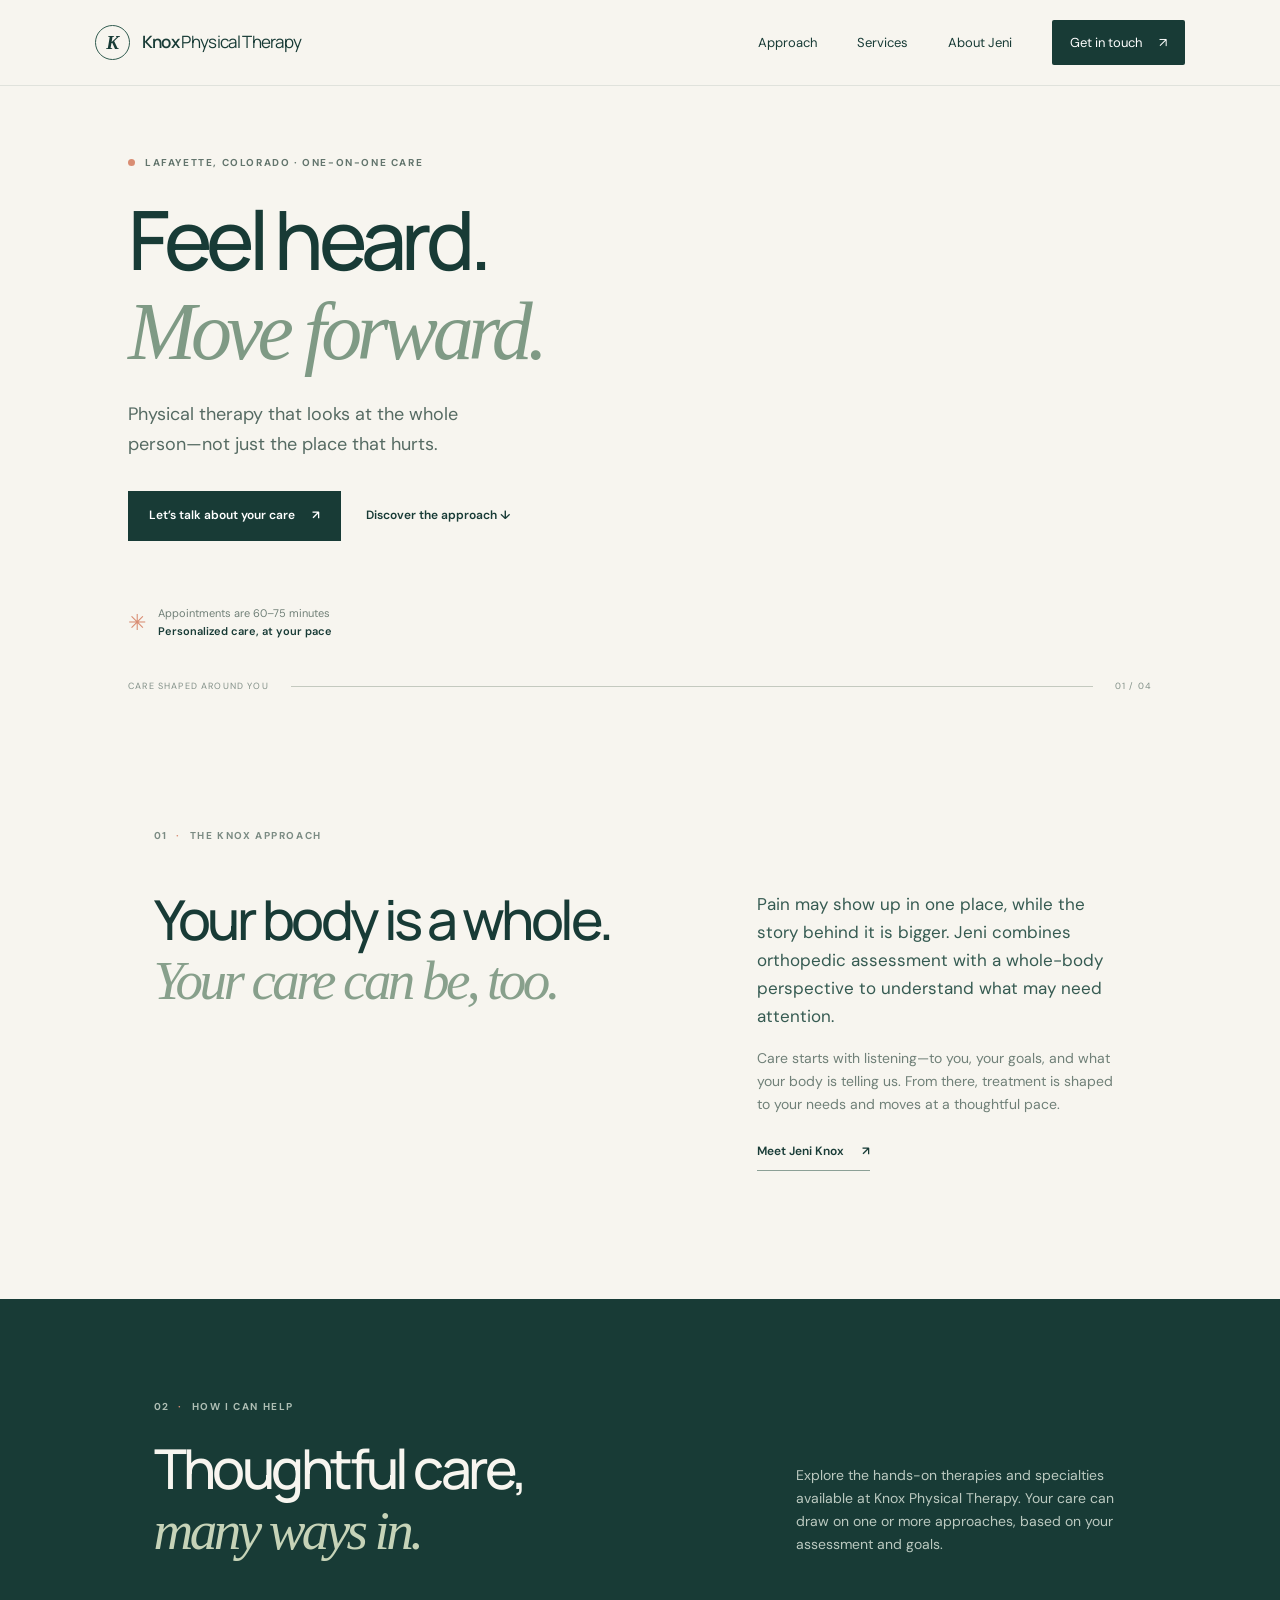
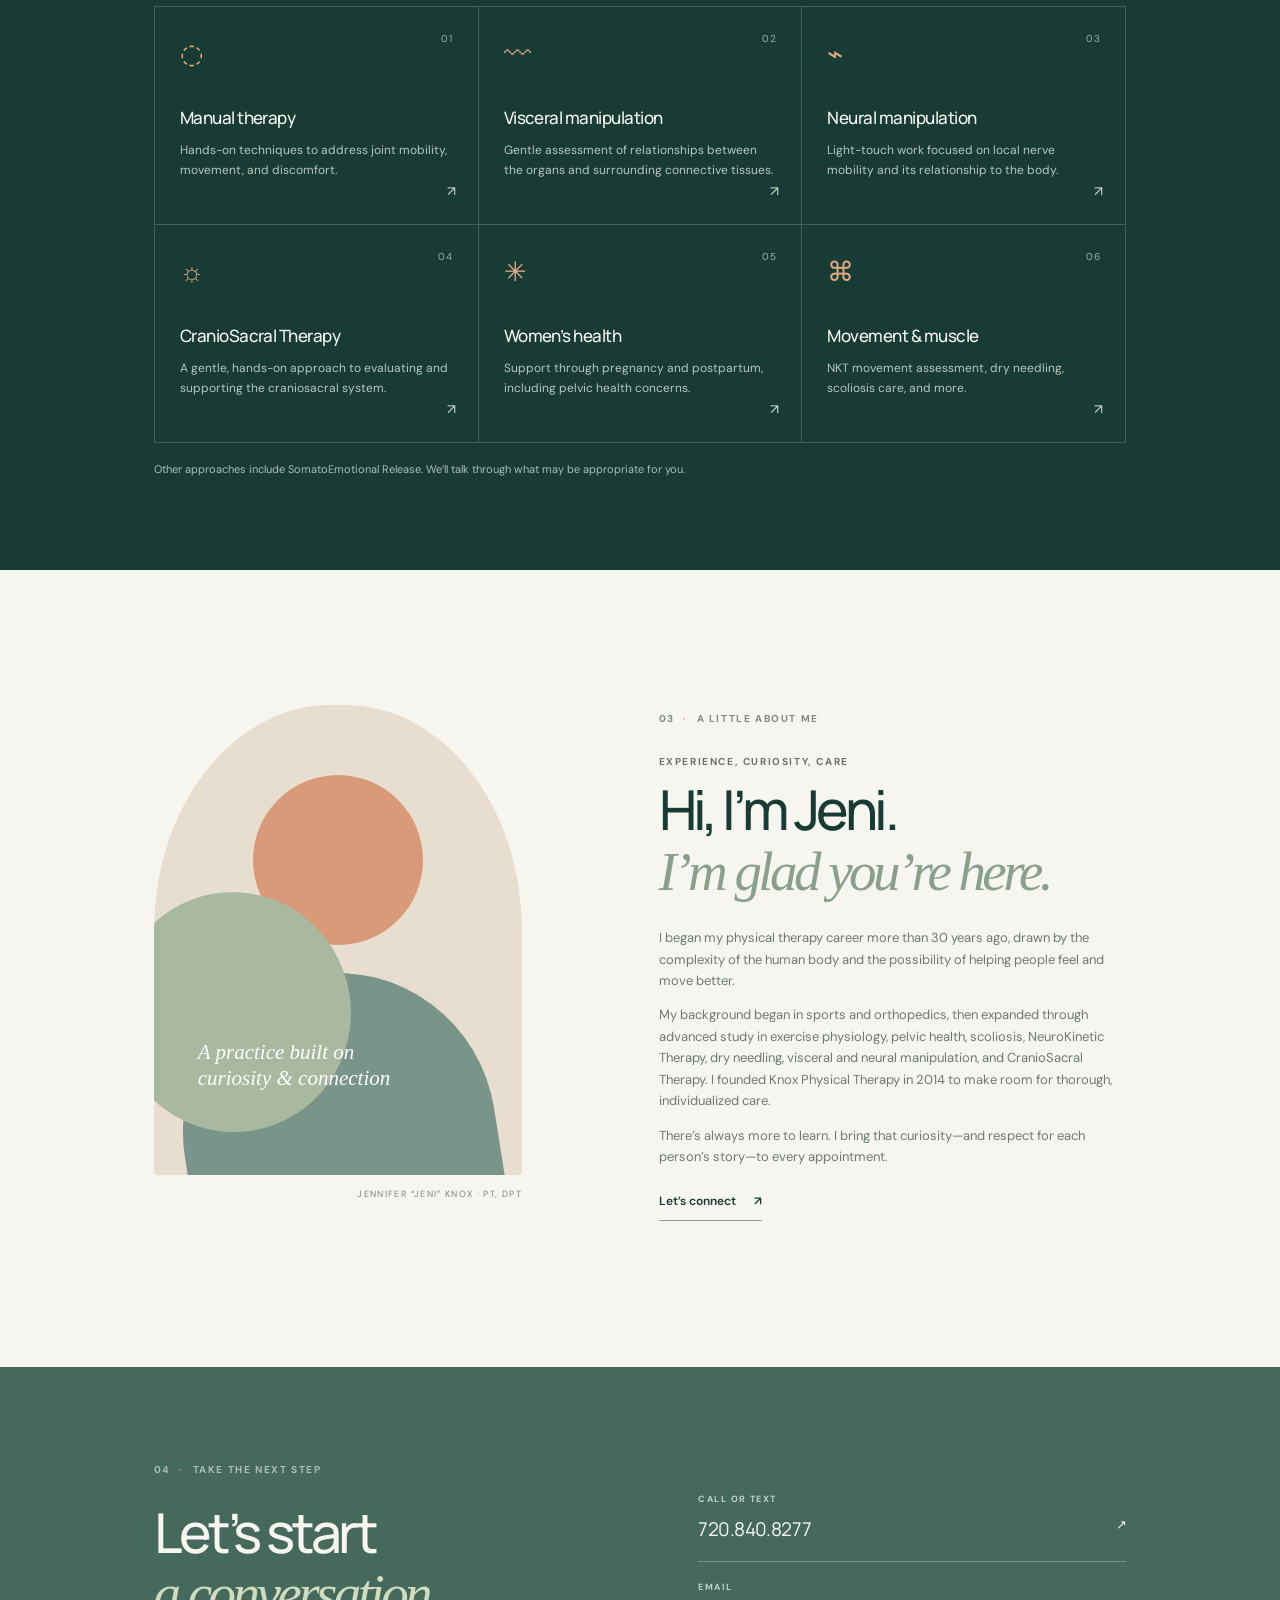
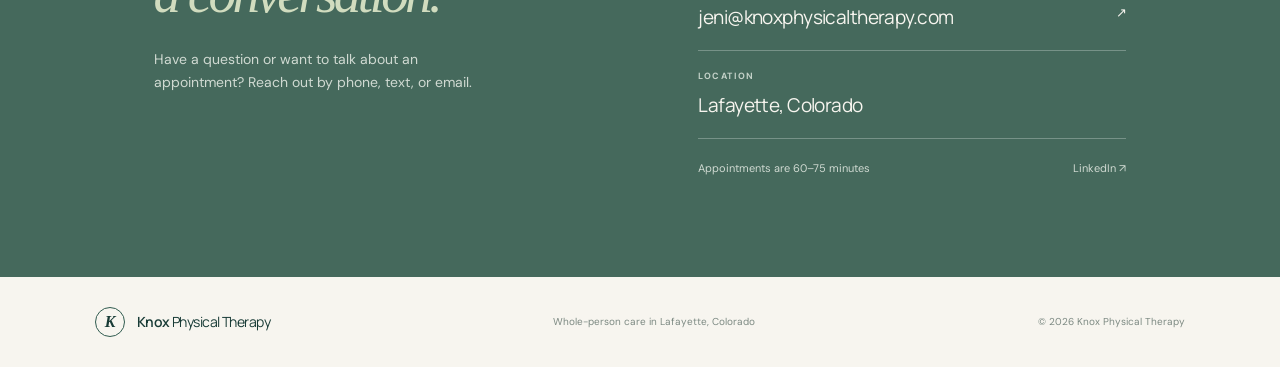
==== index.html @ 0d728d9c "Initial Knox Physical Therapy site" ====
<!doctype html>
<html lang="en">
<head>
  <meta charset="utf-8">
  <meta name="viewport" content="width=device-width, initial-scale=1">
  <meta name="theme-color" content="#f7f5ef">
  <meta name="description" content="Whole-person physical therapy with Jennifer Knox in Lafayette, Colorado. Thoughtful, hands-on care tailored to you.">
  <title>Knox Physical Therapy | Whole-Person Care in Lafayette, CO</title>
  <link rel="preconnect" href="https://fonts.googleapis.com">
  <link rel="preconnect" href="https://fonts.gstatic.com" crossorigin>
  <link href="https://fonts.googleapis.com/css2?family=DM+Sans:wght@400;500;600;700&family=Manrope:wght@400;500;600;700&display=swap" rel="stylesheet">
  <link rel="stylesheet" href="styles.css?v=3">
</head>
<body>
  <a class="skip-link" href="#main">Skip to content</a>
  <header class="site-header">
    <a class="brand" href="#home" aria-label="Knox Physical Therapy home"><span class="brand-mark">K</span><span>Knox <b>Physical Therapy</b></span></a>
    <button class="menu-toggle" aria-expanded="false" aria-controls="site-nav">Menu</button>
    <nav id="site-nav" aria-label="Main navigation"><a href="#approach">Approach</a><a href="#services">Services</a><a href="#about">About Jeni</a><a class="nav-cta" href="#contact">Get in touch <span>↗</span></a></nav>
  </header>
  <main id="main">
    <section class="hero" id="home">
      <div class="hero-copy">
        <p class="eyebrow"><span></span> Lafayette, Colorado · One-on-one care</p>
        <h1>Feel heard.<br><em>Move forward.</em></h1>
        <p class="hero-intro">Physical therapy that looks at the whole person—not just the place that hurts.</p>
        <div class="hero-actions"><a class="button button-dark" href="#contact">Let’s talk about your care <span>↗</span></a><a class="text-link" href="#approach">Discover the approach <span>↓</span></a></div>
        <div class="hero-note"><span class="note-icon">✳</span><span>Appointments are 60–75 minutes<br><b>Personalized care, at your pace</b></span></div>
      </div>
      <div class="hero-art" aria-label="Illustration of Boulder’s Flatirons rising above a foothills landscape" role="img">
        <img class="flatirons-art" src="flatirons.svg" width="1200" height="760" alt="" aria-hidden="true">
        <div class="art-caption">Boulder, Colorado <span>·</span> Flatirons</div>
      </div>
      <div class="hero-bottom"><span>Care shaped around you</span><span class="scroll-line"></span><span>01 / 04</span></div>
    </section>
    <section class="intro section-pad" id="approach">
      <div class="section-label">01 <span>·</span> THE KNOX APPROACH</div>
      <div class="intro-content"><h2>Your body is a whole.<br><em>Your care can be, too.</em></h2><div><p class="lead">Pain may show up in one place, while the story behind it is bigger. Jeni combines orthopedic assessment with a whole-body perspective to understand what may need attention.</p><p>Care starts with listening—to you, your goals, and what your body is telling us. From there, treatment is shaped to your needs and moves at a thoughtful pace.</p><a class="text-link underlined" href="#about">Meet Jeni Knox <span>↗</span></a></div></div>
    </section>
    <section class="services section-pad" id="services">
      <div class="services-heading"><div><div class="section-label light">02 <span>·</span> HOW I CAN HELP</div><h2>Thoughtful care,<br><em>many ways in.</em></h2></div><p>Explore the hands-on therapies and specialties available at Knox Physical Therapy. Your care can draw on one or more approaches, based on your assessment and goals.</p></div>
      <div class="service-grid">
        <article class="service-card"><span class="service-number">01</span><span class="service-icon">◌</span><h3>Manual therapy</h3><p>Hands-on techniques to address joint mobility, movement, and discomfort.</p><span class="card-arrow">↗</span></article>
        <article class="service-card"><span class="service-number">02</span><span class="service-icon">〰</span><h3>Visceral manipulation</h3><p>Gentle assessment of relationships between the organs and surrounding connective tissues.</p><span class="card-arrow">↗</span></article>
        <article class="service-card"><span class="service-number">03</span><span class="service-icon">⌁</span><h3>Neural manipulation</h3><p>Light-touch work focused on local nerve mobility and its relationship to the body.</p><span class="card-arrow">↗</span></article>
        <article class="service-card"><span class="service-number">04</span><span class="service-icon">☼</span><h3>CranioSacral Therapy</h3><p>A gentle, hands-on approach to evaluating and supporting the craniosacral system.</p><span class="card-arrow">↗</span></article>
        <article class="service-card"><span class="service-number">05</span><span class="service-icon">✳</span><h3>Women’s health</h3><p>Support through pregnancy and postpartum, including pelvic health concerns.</p><span class="card-arrow">↗</span></article>
        <article class="service-card"><span class="service-number">06</span><span class="service-icon">⌘</span><h3>Movement &amp; muscle</h3><p>NKT movement assessment, dry needling, scoliosis care, and more.</p><span class="card-arrow">↗</span></article>
      </div>
      <p class="services-footnote">Other approaches include SomatoEmotional Release. We’ll talk through what may be appropriate for you.</p>
    </section>
    <section class="about section-pad" id="about">
      <div class="about-visual"><div class="portrait-placeholder"><span class="portrait-sun"></span><span class="portrait-shape"></span><span class="portrait-caption">A practice built on<br>curiosity &amp; connection</span></div><span class="visual-label">JENNIFER “JENI” KNOX · PT, DPT</span></div>
      <div class="about-copy"><div class="section-label">03 <span>·</span> A LITTLE ABOUT ME</div><p class="eyebrow">Experience, curiosity, care</p><h2>Hi, I’m Jeni.<br><em>I’m glad you’re here.</em></h2><p class="lead">I began my physical therapy career more than 30 years ago, drawn by the complexity of the human body and the possibility of helping people feel and move better.</p><p>My background began in sports and orthopedics, then expanded through advanced study in exercise physiology, pelvic health, scoliosis, NeuroKinetic Therapy, dry needling, visceral and neural manipulation, and CranioSacral Therapy. I founded Knox Physical Therapy in 2014 to make room for thorough, individualized care.</p><p>There’s always more to learn. I bring that curiosity—and respect for each person’s story—to every appointment.</p><a class="text-link underlined" href="#contact">Let’s connect <span>↗</span></a></div>
    </section>
    <section class="contact section-pad" id="contact">
      <div class="contact-heading"><div class="section-label light">04 <span>·</span> TAKE THE NEXT STEP</div><h2>Let’s start<br><em>a conversation.</em></h2><p>Have a question or want to talk about an appointment? Reach out by phone, text, or email.</p></div>
      <div class="contact-details"><a class="contact-item" href="tel:+17208408277"><span class="contact-label">CALL OR TEXT</span><span class="contact-value">720.840.8277 <b>↗</b></span></a><a class="contact-item" href="mailto:jeni@knoxphysicaltherapy.com"><span class="contact-label">EMAIL</span><span class="contact-value">jeni@knoxphysicaltherapy.com <b>↗</b></span></a><div class="contact-item"><span class="contact-label">LOCATION</span><span class="contact-value">Lafayette, Colorado</span></div><div class="contact-meta"><span>Appointments are 60–75 minutes</span><a href="https://www.linkedin.com" target="_blank" rel="noreferrer">LinkedIn ↗</a></div></div>
    </section>
  </main>
  <footer class="site-footer"><a class="brand" href="#home"><span class="brand-mark">K</span><span>Knox <b>Physical Therapy</b></span></a><span>Whole-person care in Lafayette, Colorado</span><span>© <span id="year">2026</span> Knox Physical Therapy</span></footer>
  <script src="script.js"></script>
</body>
</html>
---- styles.css ----
:root{--paper:#f7f5ef;--ink:#183b36;--green:#315c50;--sage:#c8d7c7;--coral:#d98d73;--gold:#e7bc79;--cream:#ece9dd;--sans:'DM Sans',sans-serif;--display:'Manrope',sans-serif}*{box-sizing:border-box}html{scroll-behavior:smooth}body{margin:0;background:var(--paper);color:var(--ink);font-family:var(--sans);font-size:16px;line-height:1.65}a{color:inherit;text-decoration:none}.skip-link{position:absolute;left:-9999px;top:0}.skip-link:focus{left:1rem;top:1rem;background:#fff;padding:.7rem;z-index:9}.site-header{height:86px;padding:0 7.4%;display:flex;align-items:center;justify-content:space-between;border-bottom:1px solid #183b361a}.brand{display:flex;align-items:center;gap:12px;font-family:var(--display);font-size:17px;font-weight:600;letter-spacing:-.04em}.brand b{font-weight:400}.brand-mark{width:35px;height:35px;border:1px solid var(--green);border-radius:50%;display:grid;place-items:center;font-family:Georgia,serif;font-size:19px;font-style:italic}.site-header nav{display:flex;align-items:center;gap:40px;font-size:13px}.site-header nav a{transition:opacity .2s}.site-header nav a:hover{opacity:.65}.nav-cta{background:var(--ink);color:white;padding:12px 18px;border-radius:2px}.nav-cta span{padding-left:14px}.menu-toggle{display:none}.hero{min-height:630px;position:relative;display:grid;grid-template-columns:1fr 1fr;padding:68px 10% 75px;overflow:hidden}.hero-copy{align-self:center;position:relative;z-index:2}.eyebrow,.section-label,.contact-label{font-size:10px;letter-spacing:.16em;text-transform:uppercase;font-weight:700}.eyebrow{display:flex;align-items:center;gap:10px;color:#63756d}.eyebrow span{width:7px;height:7px;border-radius:50%;background:var(--coral)}h1,h2,h3,p{margin-top:0}h1,h2{font-family:var(--display);font-weight:500;letter-spacing:-.065em;line-height:1.08}h1{font-size:clamp(54px,6.4vw,88px);margin:24px 0}h1 em,h2 em{font-family:Georgia,serif;font-weight:400;color:#7f9a85} .hero-intro{font-size:18px;max-width:390px;color:#566b63}.hero-actions{display:flex;align-items:center;gap:25px;margin-top:32px}.button{padding:15px 21px;font-size:12px;font-weight:600}.button-dark{background:var(--ink);color:#fff}.button span{margin-left:14px}.text-link{font-size:12px;font-weight:600}.hero-note{display:flex;gap:12px;align-items:center;margin-top:64px;font-size:11px;line-height:1.6;color:#718078}.hero-note b{color:var(--ink);font-weight:600}.note-icon{font-size:22px;color:var(--coral)}.hero-art{position:relative;min-height:460px;overflow:hidden;background:#e7ede4;border-radius:48% 48% 2px 2px;margin:0 0 0 8%;align-self:center}.sun{width:175px;height:175px;background:#e9bd7c;border-radius:50%;position:absolute;top:54px;left:calc(50% - 88px)}.orbit{position:absolute;border:1px solid #56766a55;border-radius:50%;width:350px;height:350px;left:calc(50% - 175px);top:-32px}.orbit-two{width:425px;height:425px;left:calc(50% - 212px);top:-70px}.hill{position:absolute;bottom:-15%;width:130%;height:56%;left:-12%;border-radius:50% 50% 0 0}.hill-back{background:#a9bfa7;transform:rotate(-12deg);bottom:-5%;left:-22%}.hill-front{background:#527568;transform:rotate(10deg);bottom:-27%;left:-5%}.art-caption{position:absolute;right:10%;bottom:17%;color:#fff;font:italic 18px/1.25 Georgia,serif;z-index:2}.art-spark{position:absolute;z-index:2;color:var(--ink);font-size:20px}.spark-one{top:21%;right:17%}.spark-two{top:38%;left:17%;color:#fff}.hero-bottom{position:absolute;bottom:22px;left:10%;right:10%;display:flex;justify-content:space-between;align-items:center;color:#829088;font-size:9px;letter-spacing:.13em;text-transform:uppercase}.scroll-line{height:1px;background:#c4c9bf;flex:1;margin:0 22px}.section-pad{padding:110px 12%}.section-label{color:#7b8b83}.section-label span{color:var(--coral);padding:0 5px}.intro{padding-top:112px;padding-bottom:128px}.intro-content{display:grid;grid-template-columns:1fr .76fr;gap:12%;margin-top:45px}.intro h2,.services h2,.about h2,.contact h2{font-size:clamp(40px,4.3vw,58px);margin:0}.intro h2 em,.about h2 em{color:#88a08c}.lead{font-size:17px;line-height:1.65;color:#365b52}.intro-content p:not(.lead){color:#708078;font-size:14px}.underlined{display:inline-block;border-bottom:1px solid #8ca096;padding:0 0 8px;margin-top:12px}.underlined span{margin-left:15px}.services{background:var(--ink);color:var(--paper);padding-top:100px;padding-bottom:92px}.light{color:#aebeb4}.services-heading{display:flex;justify-content:space-between;align-items:end;gap:10%;margin-bottom:46px}.services h2{margin-top:24px}.services h2 em,.contact h2 em{color:#c6d3b8}.services-heading>p{width:34%;margin:0 0 4px;color:#bbc9c0;font-size:14px}.service-grid{display:grid;grid-template-columns:repeat(3,1fr);border-top:1px solid #ffffff30;border-left:1px solid #ffffff30}.service-card{position:relative;min-height:218px;padding:25px 25px 28px;border-right:1px solid #ffffff30;border-bottom:1px solid #ffffff30;transition:background .2s}.service-card:hover{background:#ffffff0b}.service-number{position:absolute;top:24px;right:24px;font-size:10px;color:#9fb1a7;letter-spacing:.12em}.service-icon{font-size:27px;color:#dfaa83;display:block;margin-bottom:27px}.service-card h3{font-family:var(--display);font-size:17px;font-weight:500;letter-spacing:-.03em;margin-bottom:9px}.service-card p{font-size:12px;color:#b9c7bf;max-width:280px;margin:0}.card-arrow{position:absolute;bottom:21px;right:22px;color:#cfdbcf;font-size:14px}.services-footnote{font-size:11px;color:#aebeb4;margin:17px 0 0}.about{display:grid;grid-template-columns:.83fr 1fr;gap:12%;align-items:center;padding-top:125px;padding-bottom:130px}.about-visual{padding:10px 20px 35px 0}.portrait-placeholder{height:470px;position:relative;overflow:hidden;background:#e8ded0;border-radius:48% 48% 3px 3px}.portrait-sun{position:absolute;width:170px;height:170px;border-radius:50%;background:#d89a78;top:70px;left:calc(50% - 85px)}.portrait-shape{position:absolute;bottom:-25%;left:8%;width:85%;height:68%;background:#799489;border-radius:50% 50% 0 0;transform:rotate(-9deg)}.portrait-shape:before{content:'';position:absolute;background:#a8b99f;width:75%;height:75%;left:-15%;top:-30%;border-radius:50%}.portrait-caption{position:absolute;z-index:2;left:12%;bottom:18%;font:italic 21px/1.2 Georgia,serif;color:white}.visual-label{font-size:9px;letter-spacing:.15em;color:#79867e;display:block;text-align:right;margin-top:12px}.about-copy .eyebrow{margin:26px 0 10px}.about-copy h2{margin-bottom:26px}.about-copy>p:not(.eyebrow){font-size:13px;color:#6b7b73}.about-copy .lead{font-size:16px;color:#365b52}.contact{background:#45695c;color:var(--paper);display:grid;grid-template-columns:1fr 1fr;gap:12%;padding-top:95px;padding-bottom:100px}.contact h2{margin:24px 0}.contact h2 em{color:#d1dcbf}.contact-heading>p{color:#d0dad2;font-size:14px;max-width:350px}.contact-details{padding-top:12px}.contact-item{display:block;border-bottom:1px solid #ffffff45;padding:18px 0 16px}.contact-label{display:block;color:#c3d1c8;font-size:9px;margin-bottom:7px}.contact-value{font-family:var(--display);font-size:19px;letter-spacing:-.03em}.contact-value b{float:right;font-size:13px;font-weight:400}.contact-meta{display:flex;justify-content:space-between;padding-top:20px;color:#d0dad2;font-size:11px}.site-footer{min-height:90px;padding:20px 7.4%;display:flex;justify-content:space-between;align-items:center;color:#7c8982;font-size:10px}.site-footer .brand{color:var(--ink);font-size:14px}.site-footer .brand-mark{width:30px;height:30px;font-size:16px}
@media(max-width:850px){.site-header{padding:0 5%;height:74px}.site-header nav{gap:20px}.hero{padding:55px 7% 70px;grid-template-columns:1fr 1fr}.hero-art{margin-left:0;min-height:390px}.section-pad{padding-left:8%;padding-right:8%}.about{gap:8%}.portrait-placeholder{height:410px}}
@media(max-width:650px){.site-header{height:70px}.brand{font-size:15px}.menu-toggle{display:block;border:1px solid #183b3650;background:none;padding:8px 12px;color:var(--ink);font:inherit;font-size:12px}.site-header nav{display:none;position:absolute;z-index:5;top:70px;left:0;right:0;background:var(--paper);padding:18px 6% 24px;box-shadow:0 10px 18px #183b3617;align-items:stretch;gap:0;flex-direction:column}.site-header nav.open{display:flex}.site-header nav a{padding:12px 0}.site-header nav .nav-cta{padding:12px 15px;margin-top:8px}.hero{display:flex;flex-direction:column;padding:55px 7% 65px}.hero h1{font-size:59px;margin:19px 0}.hero-intro{font-size:16px;max-width:320px}.hero-actions{align-items:flex-start;flex-direction:column;gap:17px;margin-top:25px}.hero-note{margin-top:32px}.hero-art{width:85%;min-height:350px;margin:42px auto 0}.hero-bottom{left:7%;right:7%;bottom:18px}.section-pad{padding:76px 7%}.intro-content{grid-template-columns:1fr;gap:25px;margin-top:32px}.intro h2,.services h2,.about h2,.contact h2{font-size:43px}.services-heading{display:block;margin-bottom:32px}.services-heading>p{width:auto;margin-top:23px}.service-grid{grid-template-columns:1fr 1fr}.service-card{padding:19px;min-height:205px}.service-card h3{font-size:15px}.service-card p{font-size:11px}.service-icon{margin-bottom:23px}.service-number{top:17px;right:17px}.about{grid-template-columns:1fr;gap:38px}.about-visual{padding:0 12px 10px}.portrait-placeholder{height:360px}.about-copy .eyebrow{margin-top:22px}.contact{grid-template-columns:1fr;gap:30px}.contact-value{font-size:17px}.site-footer{padding:22px 7%;gap:12px;align-items:flex-start;flex-direction:column}.site-footer .brand{margin-bottom:4px}}
@media(max-width:390px){.hero h1{font-size:52px}.service-grid{grid-template-columns:1fr}.service-card{min-height:175px}.service-icon{margin-bottom:16px}}
.hero-art{min-height:0;aspect-ratio:1;background:transparent;border-radius:0;overflow:visible;margin-left:8%}.flatirons-art{position:absolute;inset:0;width:100%;height:100%;overflow:visible;filter:drop-shadow(0 16px 22px #294c3c1b)}.art-caption{right:9%;bottom:13%;font-size:clamp(15px,1.5vw,19px);text-shadow:0 1px 8px #244c3c44}.art-spark{filter:drop-shadow(0 1px 3px #f7f5ef)}
@media(max-width:850px){.hero-art{margin-left:0}}
@media(max-width:650px){.hero-art{width:85%;min-height:0;margin:42px auto 0}.art-caption{font-size:16px}}
.hero{display:grid;grid-template-columns:1fr;isolation:isolate}.hero-copy{width:61%;max-width:680px;z-index:2}.hero-art{position:absolute;inset:0;z-index:1;width:auto;min-height:0;aspect-ratio:auto;margin:0;overflow:hidden;background:#bfd0cb}.flatirons-art{display:block;position:absolute;inset:0;width:100%;height:100%;object-fit:cover;visibility:visible;opacity:1;filter:none}.art-caption{right:4%;bottom:8%;font:600 9px/1 var(--sans);letter-spacing:.16em;text-transform:uppercase;color:#f7f5ef;text-shadow:0 1px 8px #183b36;opacity:.9}.art-caption span{color:#e7bc79;padding:0 4px}.art-spark{display:none}
@media(max-width:850px){.hero-copy{width:68%}.hero-art{margin:0}}
@media(max-width:650px){.hero{min-height:650px;display:block;padding-top:58px;padding-bottom:72px}.hero-copy{position:relative;width:100%;max-width:100%;z-index:2}.hero-art{width:auto;min-height:0;margin:0}.art-caption{right:7%;bottom:5%;font-size:8px}.hero-note{margin-top:28px}}
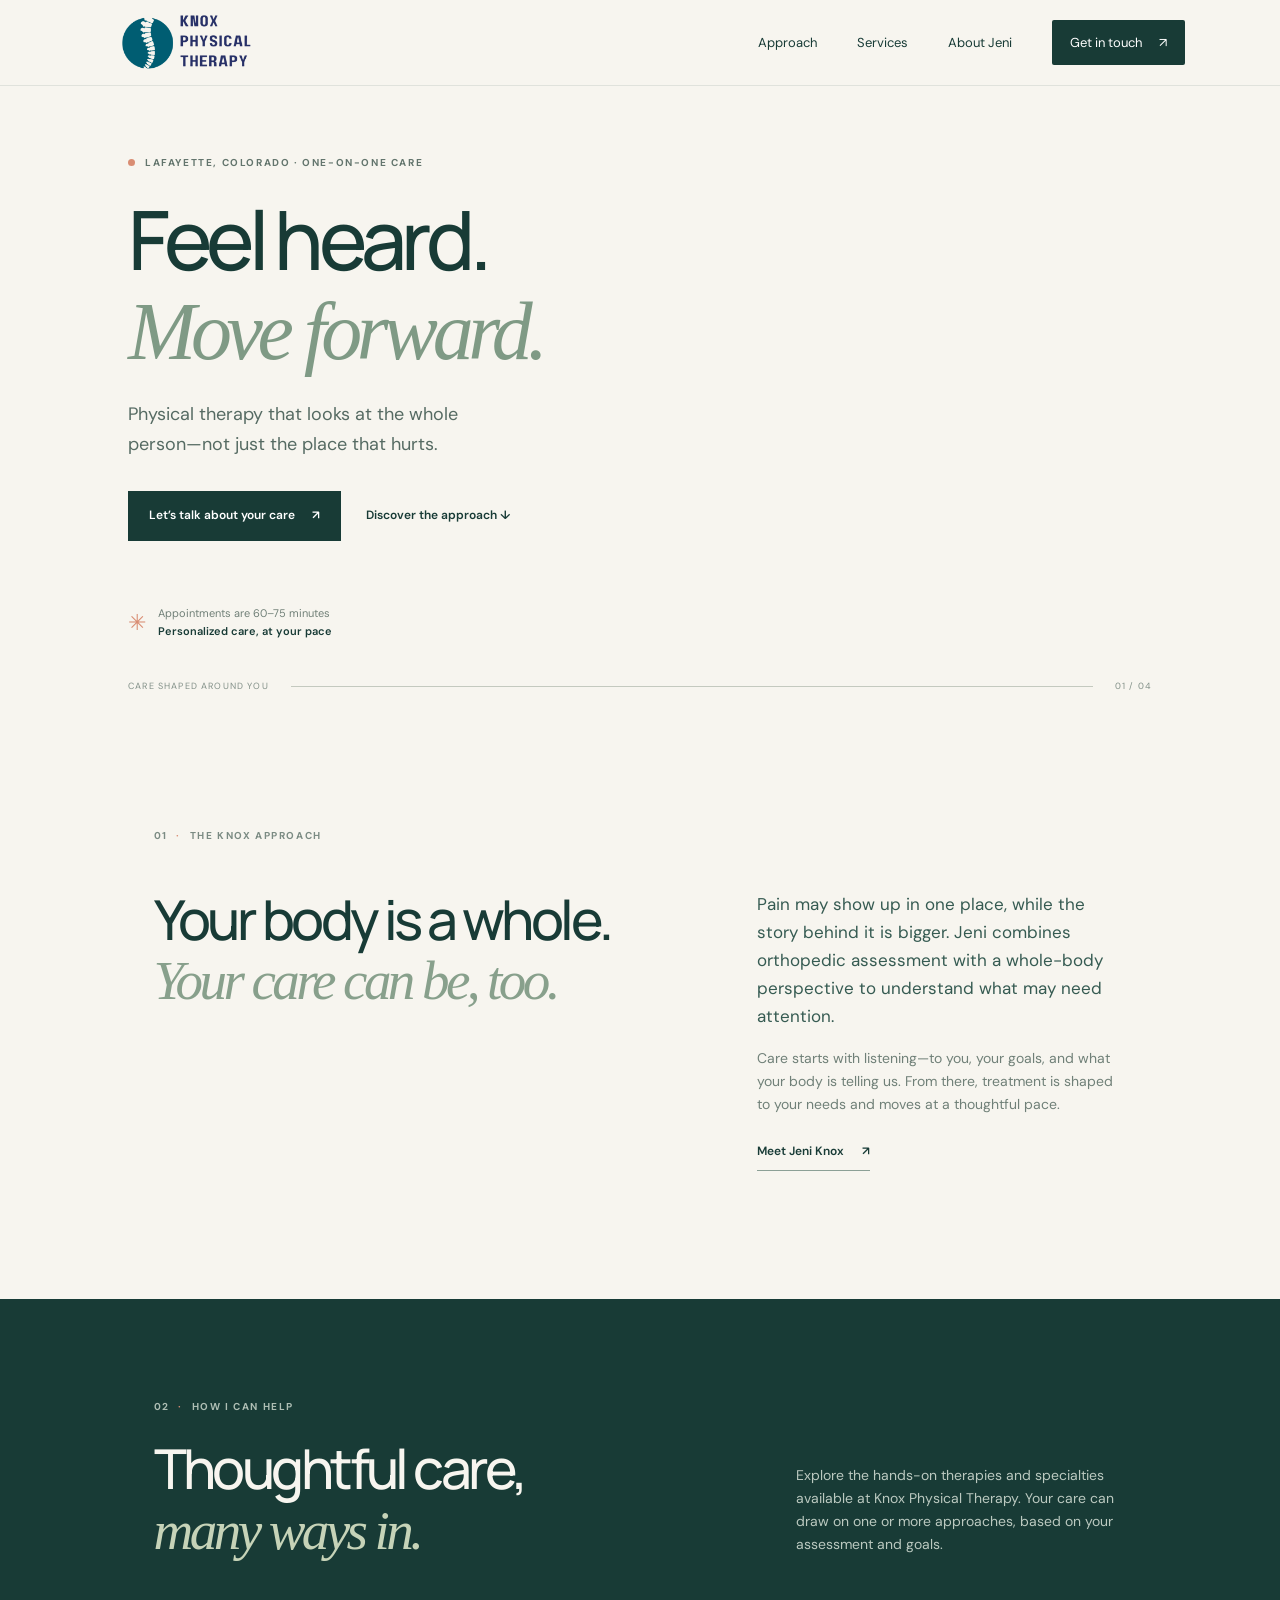
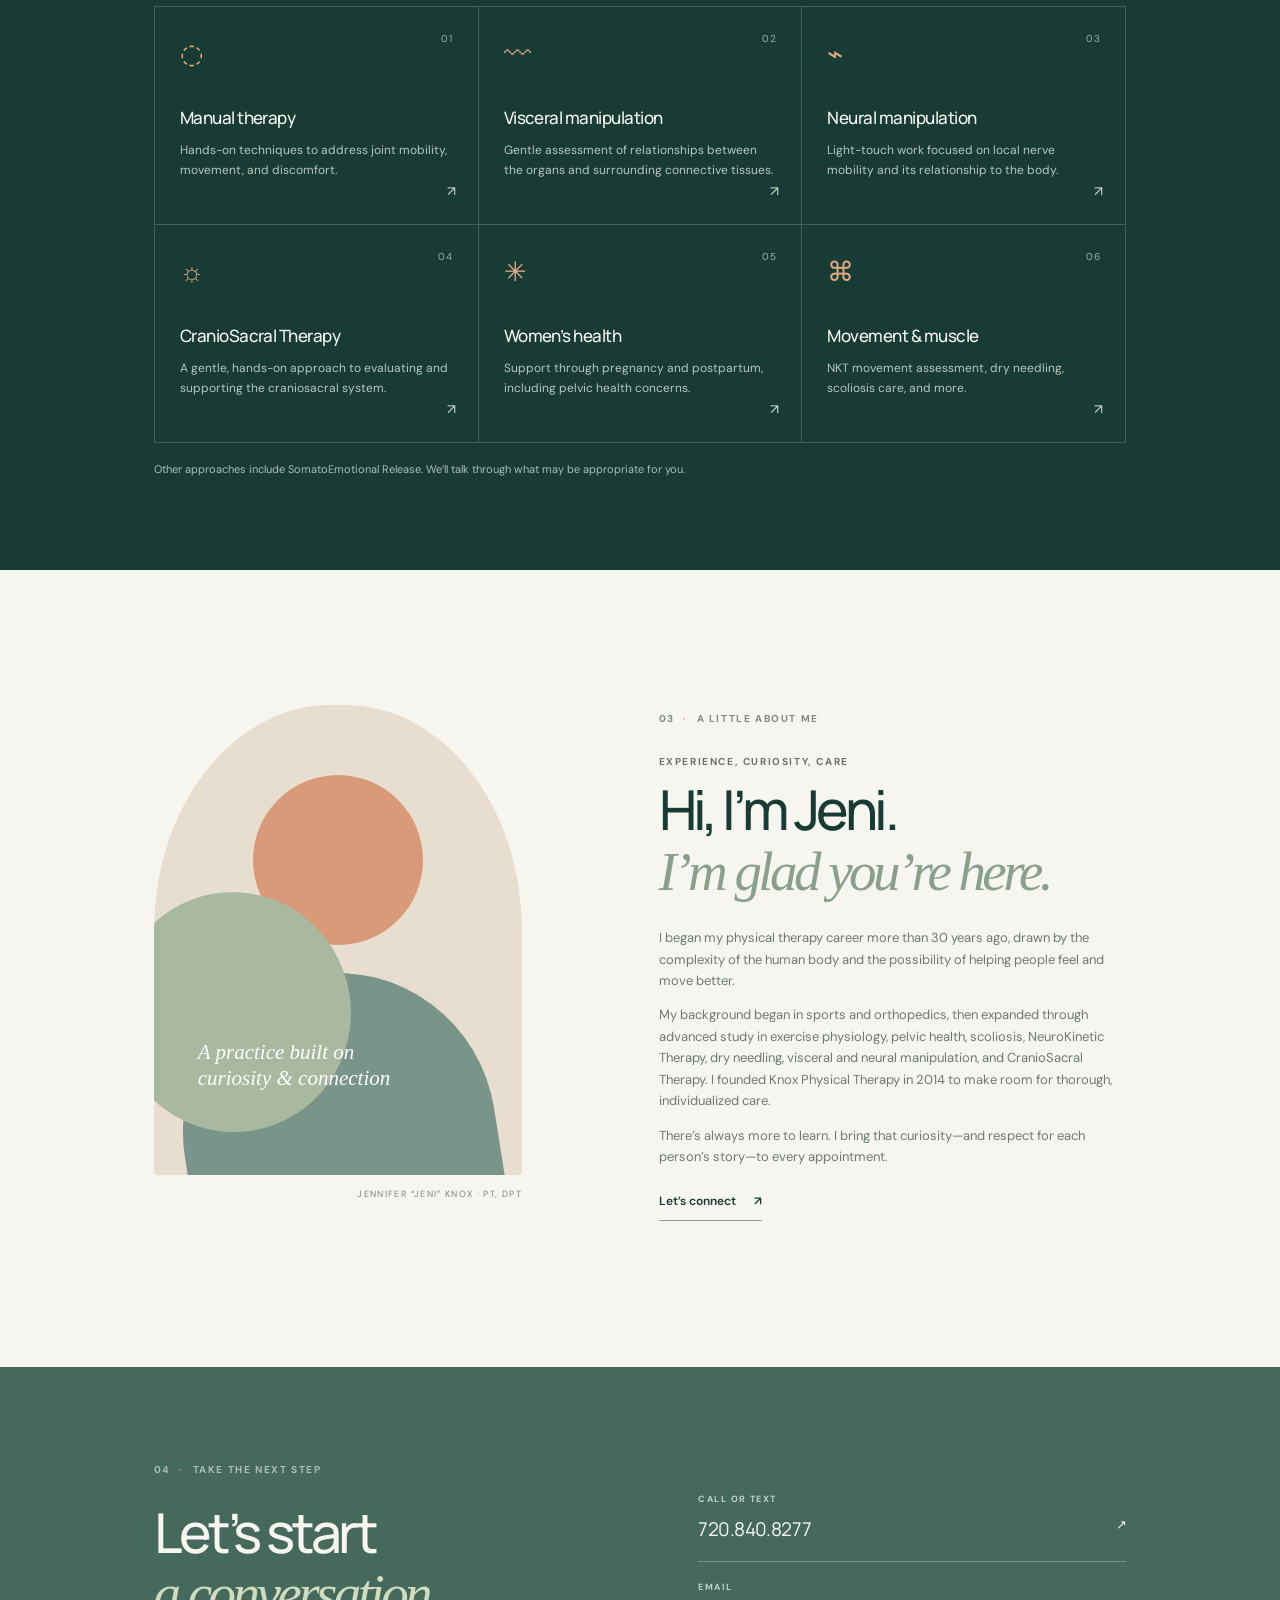
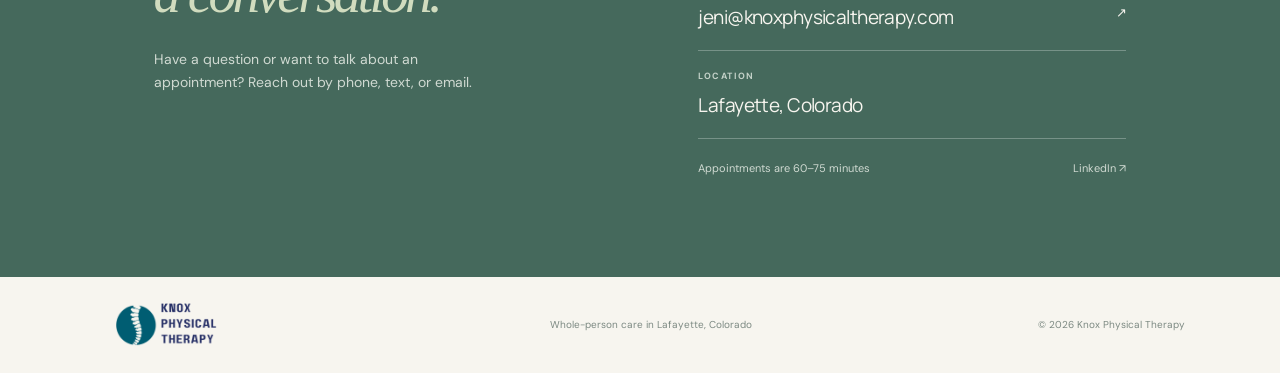
==== commit ce3968ca: "Use original Knox Physical Therapy branding" ====
--- a/index.html
+++ b/index.html
@@ -9,12 +9,13 @@
   <link rel="preconnect" href="https://fonts.googleapis.com">
   <link rel="preconnect" href="https://fonts.gstatic.com" crossorigin>
   <link href="https://fonts.googleapis.com/css2?family=DM+Sans:wght@400;500;600;700&family=Manrope:wght@400;500;600;700&display=swap" rel="stylesheet">
-  <link rel="stylesheet" href="styles.css?v=3">
+  <link rel="icon" type="image/png" sizes="32x32" href="knox-icon.png">
+  <link rel="stylesheet" href="styles.css?v=5">
 </head>
 <body>
   <a class="skip-link" href="#main">Skip to content</a>
   <header class="site-header">
-    <a class="brand" href="#home" aria-label="Knox Physical Therapy home"><span class="brand-mark">K</span><span>Knox <b>Physical Therapy</b></span></a>
+    <a class="brand" href="#home" aria-label="Knox Physical Therapy home"><img class="brand-logo" src="knox-logo.png" width="768" height="256" alt="Knox Physical Therapy"></a>
     <button class="menu-toggle" aria-expanded="false" aria-controls="site-nav">Menu</button>
     <nav id="site-nav" aria-label="Main navigation"><a href="#approach">Approach</a><a href="#services">Services</a><a href="#about">About Jeni</a><a class="nav-cta" href="#contact">Get in touch <span>↗</span></a></nav>
   </header>
@@ -28,7 +29,7 @@
         <div class="hero-note"><span class="note-icon">✳</span><span>Appointments are 60–75 minutes<br><b>Personalized care, at your pace</b></span></div>
       </div>
       <div class="hero-art" aria-label="Illustration of Boulder’s Flatirons rising above a foothills landscape" role="img">
-        <img class="flatirons-art" src="flatirons.svg" width="1200" height="760" alt="" aria-hidden="true">
+        <img class="flatirons-art" src="flatirons-hero.jpg" width="1536" height="1024" alt="" aria-hidden="true">
         <div class="art-caption">Boulder, Colorado <span>·</span> Flatirons</div>
       </div>
       <div class="hero-bottom"><span>Care shaped around you</span><span class="scroll-line"></span><span>01 / 04</span></div>
@@ -58,7 +59,7 @@
       <div class="contact-details"><a class="contact-item" href="tel:+17208408277"><span class="contact-label">CALL OR TEXT</span><span class="contact-value">720.840.8277 <b>↗</b></span></a><a class="contact-item" href="mailto:jeni@knoxphysicaltherapy.com"><span class="contact-label">EMAIL</span><span class="contact-value">jeni@knoxphysicaltherapy.com <b>↗</b></span></a><div class="contact-item"><span class="contact-label">LOCATION</span><span class="contact-value">Lafayette, Colorado</span></div><div class="contact-meta"><span>Appointments are 60–75 minutes</span><a href="https://www.linkedin.com" target="_blank" rel="noreferrer">LinkedIn ↗</a></div></div>
     </section>
   </main>
-  <footer class="site-footer"><a class="brand" href="#home"><span class="brand-mark">K</span><span>Knox <b>Physical Therapy</b></span></a><span>Whole-person care in Lafayette, Colorado</span><span>© <span id="year">2026</span> Knox Physical Therapy</span></footer>
+  <footer class="site-footer"><a class="brand" href="#home"><img class="brand-logo" src="knox-logo.png" width="768" height="256" alt="Knox Physical Therapy"></a><span>Whole-person care in Lafayette, Colorado</span><span>© <span id="year">2026</span> Knox Physical Therapy</span></footer>
   <script src="script.js"></script>
 </body>
 </html>
--- a/styles.css
+++ b/styles.css
@@ -1,4 +1,4 @@
-:root{--paper:#f7f5ef;--ink:#183b36;--green:#315c50;--sage:#c8d7c7;--coral:#d98d73;--gold:#e7bc79;--cream:#ece9dd;--sans:'DM Sans',sans-serif;--display:'Manrope',sans-serif}*{box-sizing:border-box}html{scroll-behavior:smooth}body{margin:0;background:var(--paper);color:var(--ink);font-family:var(--sans);font-size:16px;line-height:1.65}a{color:inherit;text-decoration:none}.skip-link{position:absolute;left:-9999px;top:0}.skip-link:focus{left:1rem;top:1rem;background:#fff;padding:.7rem;z-index:9}.site-header{height:86px;padding:0 7.4%;display:flex;align-items:center;justify-content:space-between;border-bottom:1px solid #183b361a}.brand{display:flex;align-items:center;gap:12px;font-family:var(--display);font-size:17px;font-weight:600;letter-spacing:-.04em}.brand b{font-weight:400}.brand-mark{width:35px;height:35px;border:1px solid var(--green);border-radius:50%;display:grid;place-items:center;font-family:Georgia,serif;font-size:19px;font-style:italic}.site-header nav{display:flex;align-items:center;gap:40px;font-size:13px}.site-header nav a{transition:opacity .2s}.site-header nav a:hover{opacity:.65}.nav-cta{background:var(--ink);color:white;padding:12px 18px;border-radius:2px}.nav-cta span{padding-left:14px}.menu-toggle{display:none}.hero{min-height:630px;position:relative;display:grid;grid-template-columns:1fr 1fr;padding:68px 10% 75px;overflow:hidden}.hero-copy{align-self:center;position:relative;z-index:2}.eyebrow,.section-label,.contact-label{font-size:10px;letter-spacing:.16em;text-transform:uppercase;font-weight:700}.eyebrow{display:flex;align-items:center;gap:10px;color:#63756d}.eyebrow span{width:7px;height:7px;border-radius:50%;background:var(--coral)}h1,h2,h3,p{margin-top:0}h1,h2{font-family:var(--display);font-weight:500;letter-spacing:-.065em;line-height:1.08}h1{font-size:clamp(54px,6.4vw,88px);margin:24px 0}h1 em,h2 em{font-family:Georgia,serif;font-weight:400;color:#7f9a85} .hero-intro{font-size:18px;max-width:390px;color:#566b63}.hero-actions{display:flex;align-items:center;gap:25px;margin-top:32px}.button{padding:15px 21px;font-size:12px;font-weight:600}.button-dark{background:var(--ink);color:#fff}.button span{margin-left:14px}.text-link{font-size:12px;font-weight:600}.hero-note{display:flex;gap:12px;align-items:center;margin-top:64px;font-size:11px;line-height:1.6;color:#718078}.hero-note b{color:var(--ink);font-weight:600}.note-icon{font-size:22px;color:var(--coral)}.hero-art{position:relative;min-height:460px;overflow:hidden;background:#e7ede4;border-radius:48% 48% 2px 2px;margin:0 0 0 8%;align-self:center}.sun{width:175px;height:175px;background:#e9bd7c;border-radius:50%;position:absolute;top:54px;left:calc(50% - 88px)}.orbit{position:absolute;border:1px solid #56766a55;border-radius:50%;width:350px;height:350px;left:calc(50% - 175px);top:-32px}.orbit-two{width:425px;height:425px;left:calc(50% - 212px);top:-70px}.hill{position:absolute;bottom:-15%;width:130%;height:56%;left:-12%;border-radius:50% 50% 0 0}.hill-back{background:#a9bfa7;transform:rotate(-12deg);bottom:-5%;left:-22%}.hill-front{background:#527568;transform:rotate(10deg);bottom:-27%;left:-5%}.art-caption{position:absolute;right:10%;bottom:17%;color:#fff;font:italic 18px/1.25 Georgia,serif;z-index:2}.art-spark{position:absolute;z-index:2;color:var(--ink);font-size:20px}.spark-one{top:21%;right:17%}.spark-two{top:38%;left:17%;color:#fff}.hero-bottom{position:absolute;bottom:22px;left:10%;right:10%;display:flex;justify-content:space-between;align-items:center;color:#829088;font-size:9px;letter-spacing:.13em;text-transform:uppercase}.scroll-line{height:1px;background:#c4c9bf;flex:1;margin:0 22px}.section-pad{padding:110px 12%}.section-label{color:#7b8b83}.section-label span{color:var(--coral);padding:0 5px}.intro{padding-top:112px;padding-bottom:128px}.intro-content{display:grid;grid-template-columns:1fr .76fr;gap:12%;margin-top:45px}.intro h2,.services h2,.about h2,.contact h2{font-size:clamp(40px,4.3vw,58px);margin:0}.intro h2 em,.about h2 em{color:#88a08c}.lead{font-size:17px;line-height:1.65;color:#365b52}.intro-content p:not(.lead){color:#708078;font-size:14px}.underlined{display:inline-block;border-bottom:1px solid #8ca096;padding:0 0 8px;margin-top:12px}.underlined span{margin-left:15px}.services{background:var(--ink);color:var(--paper);padding-top:100px;padding-bottom:92px}.light{color:#aebeb4}.services-heading{display:flex;justify-content:space-between;align-items:end;gap:10%;margin-bottom:46px}.services h2{margin-top:24px}.services h2 em,.contact h2 em{color:#c6d3b8}.services-heading>p{width:34%;margin:0 0 4px;color:#bbc9c0;font-size:14px}.service-grid{display:grid;grid-template-columns:repeat(3,1fr);border-top:1px solid #ffffff30;border-left:1px solid #ffffff30}.service-card{position:relative;min-height:218px;padding:25px 25px 28px;border-right:1px solid #ffffff30;border-bottom:1px solid #ffffff30;transition:background .2s}.service-card:hover{background:#ffffff0b}.service-number{position:absolute;top:24px;right:24px;font-size:10px;color:#9fb1a7;letter-spacing:.12em}.service-icon{font-size:27px;color:#dfaa83;display:block;margin-bottom:27px}.service-card h3{font-family:var(--display);font-size:17px;font-weight:500;letter-spacing:-.03em;margin-bottom:9px}.service-card p{font-size:12px;color:#b9c7bf;max-width:280px;margin:0}.card-arrow{position:absolute;bottom:21px;right:22px;color:#cfdbcf;font-size:14px}.services-footnote{font-size:11px;color:#aebeb4;margin:17px 0 0}.about{display:grid;grid-template-columns:.83fr 1fr;gap:12%;align-items:center;padding-top:125px;padding-bottom:130px}.about-visual{padding:10px 20px 35px 0}.portrait-placeholder{height:470px;position:relative;overflow:hidden;background:#e8ded0;border-radius:48% 48% 3px 3px}.portrait-sun{position:absolute;width:170px;height:170px;border-radius:50%;background:#d89a78;top:70px;left:calc(50% - 85px)}.portrait-shape{position:absolute;bottom:-25%;left:8%;width:85%;height:68%;background:#799489;border-radius:50% 50% 0 0;transform:rotate(-9deg)}.portrait-shape:before{content:'';position:absolute;background:#a8b99f;width:75%;height:75%;left:-15%;top:-30%;border-radius:50%}.portrait-caption{position:absolute;z-index:2;left:12%;bottom:18%;font:italic 21px/1.2 Georgia,serif;color:white}.visual-label{font-size:9px;letter-spacing:.15em;color:#79867e;display:block;text-align:right;margin-top:12px}.about-copy .eyebrow{margin:26px 0 10px}.about-copy h2{margin-bottom:26px}.about-copy>p:not(.eyebrow){font-size:13px;color:#6b7b73}.about-copy .lead{font-size:16px;color:#365b52}.contact{background:#45695c;color:var(--paper);display:grid;grid-template-columns:1fr 1fr;gap:12%;padding-top:95px;padding-bottom:100px}.contact h2{margin:24px 0}.contact h2 em{color:#d1dcbf}.contact-heading>p{color:#d0dad2;font-size:14px;max-width:350px}.contact-details{padding-top:12px}.contact-item{display:block;border-bottom:1px solid #ffffff45;padding:18px 0 16px}.contact-label{display:block;color:#c3d1c8;font-size:9px;margin-bottom:7px}.contact-value{font-family:var(--display);font-size:19px;letter-spacing:-.03em}.contact-value b{float:right;font-size:13px;font-weight:400}.contact-meta{display:flex;justify-content:space-between;padding-top:20px;color:#d0dad2;font-size:11px}.site-footer{min-height:90px;padding:20px 7.4%;display:flex;justify-content:space-between;align-items:center;color:#7c8982;font-size:10px}.site-footer .brand{color:var(--ink);font-size:14px}.site-footer .brand-mark{width:30px;height:30px;font-size:16px}
+:root{--paper:#f7f5ef;--ink:#183b36;--green:#315c50;--sage:#c8d7c7;--coral:#d98d73;--gold:#e7bc79;--cream:#ece9dd;--sans:'DM Sans',sans-serif;--display:'Manrope',sans-serif}*{box-sizing:border-box}html{scroll-behavior:smooth}body{margin:0;background:var(--paper);color:var(--ink);font-family:var(--sans);font-size:16px;line-height:1.65}a{color:inherit;text-decoration:none}.skip-link{position:absolute;left:-9999px;top:0}.skip-link:focus{left:1rem;top:1rem;background:#fff;padding:.7rem;z-index:9}.site-header{height:86px;padding:0 7.4%;display:flex;align-items:center;justify-content:space-between;border-bottom:1px solid #183b361a}.brand{display:flex;align-items:center;gap:12px;font-family:var(--display);font-size:17px;font-weight:600;letter-spacing:-.04em}.site-header nav{display:flex;align-items:center;gap:40px;font-size:13px}.site-header nav a{transition:opacity .2s}.site-header nav a:hover{opacity:.65}.nav-cta{background:var(--ink);color:white;padding:12px 18px;border-radius:2px}.nav-cta span{padding-left:14px}.menu-toggle{display:none}.hero{min-height:630px;position:relative;display:grid;grid-template-columns:1fr 1fr;padding:68px 10% 75px;overflow:hidden}.hero-copy{align-self:center;position:relative;z-index:2}.eyebrow,.section-label,.contact-label{font-size:10px;letter-spacing:.16em;text-transform:uppercase;font-weight:700}.eyebrow{display:flex;align-items:center;gap:10px;color:#63756d}.eyebrow span{width:7px;height:7px;border-radius:50%;background:var(--coral)}h1,h2,h3,p{margin-top:0}h1,h2{font-family:var(--display);font-weight:500;letter-spacing:-.065em;line-height:1.08}h1{font-size:clamp(54px,6.4vw,88px);margin:24px 0}h1 em,h2 em{font-family:Georgia,serif;font-weight:400;color:#7f9a85} .hero-intro{font-size:18px;max-width:390px;color:#566b63}.hero-actions{display:flex;align-items:center;gap:25px;margin-top:32px}.button{padding:15px 21px;font-size:12px;font-weight:600}.button-dark{background:var(--ink);color:#fff}.button span{margin-left:14px}.text-link{font-size:12px;font-weight:600}.hero-note{display:flex;gap:12px;align-items:center;margin-top:64px;font-size:11px;line-height:1.6;color:#718078}.hero-note b{color:var(--ink);font-weight:600}.note-icon{font-size:22px;color:var(--coral)}.hero-art{position:relative;min-height:460px;overflow:hidden;background:#e7ede4;border-radius:48% 48% 2px 2px;margin:0 0 0 8%;align-self:center}.sun{width:175px;height:175px;background:#e9bd7c;border-radius:50%;position:absolute;top:54px;left:calc(50% - 88px)}.orbit{position:absolute;border:1px solid #56766a55;border-radius:50%;width:350px;height:350px;left:calc(50% - 175px);top:-32px}.orbit-two{width:425px;height:425px;left:calc(50% - 212px);top:-70px}.hill{position:absolute;bottom:-15%;width:130%;height:56%;left:-12%;border-radius:50% 50% 0 0}.hill-back{background:#a9bfa7;transform:rotate(-12deg);bottom:-5%;left:-22%}.hill-front{background:#527568;transform:rotate(10deg);bottom:-27%;left:-5%}.art-caption{position:absolute;right:10%;bottom:17%;color:#fff;font:italic 18px/1.25 Georgia,serif;z-index:2}.art-spark{position:absolute;z-index:2;color:var(--ink);font-size:20px}.spark-one{top:21%;right:17%}.spark-two{top:38%;left:17%;color:#fff}.hero-bottom{position:absolute;bottom:22px;left:10%;right:10%;display:flex;justify-content:space-between;align-items:center;color:#829088;font-size:9px;letter-spacing:.13em;text-transform:uppercase}.scroll-line{height:1px;background:#c4c9bf;flex:1;margin:0 22px}.section-pad{padding:110px 12%}.section-label{color:#7b8b83}.section-label span{color:var(--coral);padding:0 5px}.intro{padding-top:112px;padding-bottom:128px}.intro-content{display:grid;grid-template-columns:1fr .76fr;gap:12%;margin-top:45px}.intro h2,.services h2,.about h2,.contact h2{font-size:clamp(40px,4.3vw,58px);margin:0}.intro h2 em,.about h2 em{color:#88a08c}.lead{font-size:17px;line-height:1.65;color:#365b52}.intro-content p:not(.lead){color:#708078;font-size:14px}.underlined{display:inline-block;border-bottom:1px solid #8ca096;padding:0 0 8px;margin-top:12px}.underlined span{margin-left:15px}.services{background:var(--ink);color:var(--paper);padding-top:100px;padding-bottom:92px}.light{color:#aebeb4}.services-heading{display:flex;justify-content:space-between;align-items:end;gap:10%;margin-bottom:46px}.services h2{margin-top:24px}.services h2 em,.contact h2 em{color:#c6d3b8}.services-heading>p{width:34%;margin:0 0 4px;color:#bbc9c0;font-size:14px}.service-grid{display:grid;grid-template-columns:repeat(3,1fr);border-top:1px solid #ffffff30;border-left:1px solid #ffffff30}.service-card{position:relative;min-height:218px;padding:25px 25px 28px;border-right:1px solid #ffffff30;border-bottom:1px solid #ffffff30;transition:background .2s}.service-card:hover{background:#ffffff0b}.service-number{position:absolute;top:24px;right:24px;font-size:10px;color:#9fb1a7;letter-spacing:.12em}.service-icon{font-size:27px;color:#dfaa83;display:block;margin-bottom:27px}.service-card h3{font-family:var(--display);font-size:17px;font-weight:500;letter-spacing:-.03em;margin-bottom:9px}.service-card p{font-size:12px;color:#b9c7bf;max-width:280px;margin:0}.card-arrow{position:absolute;bottom:21px;right:22px;color:#cfdbcf;font-size:14px}.services-footnote{font-size:11px;color:#aebeb4;margin:17px 0 0}.about{display:grid;grid-template-columns:.83fr 1fr;gap:12%;align-items:center;padding-top:125px;padding-bottom:130px}.about-visual{padding:10px 20px 35px 0}.portrait-placeholder{height:470px;position:relative;overflow:hidden;background:#e8ded0;border-radius:48% 48% 3px 3px}.portrait-sun{position:absolute;width:170px;height:170px;border-radius:50%;background:#d89a78;top:70px;left:calc(50% - 85px)}.portrait-shape{position:absolute;bottom:-25%;left:8%;width:85%;height:68%;background:#799489;border-radius:50% 50% 0 0;transform:rotate(-9deg)}.portrait-shape:before{content:'';position:absolute;background:#a8b99f;width:75%;height:75%;left:-15%;top:-30%;border-radius:50%}.portrait-caption{position:absolute;z-index:2;left:12%;bottom:18%;font:italic 21px/1.2 Georgia,serif;color:white}.visual-label{font-size:9px;letter-spacing:.15em;color:#79867e;display:block;text-align:right;margin-top:12px}.about-copy .eyebrow{margin:26px 0 10px}.about-copy h2{margin-bottom:26px}.about-copy>p:not(.eyebrow){font-size:13px;color:#6b7b73}.about-copy .lead{font-size:16px;color:#365b52}.contact{background:#45695c;color:var(--paper);display:grid;grid-template-columns:1fr 1fr;gap:12%;padding-top:95px;padding-bottom:100px}.contact h2{margin:24px 0}.contact h2 em{color:#d1dcbf}.contact-heading>p{color:#d0dad2;font-size:14px;max-width:350px}.contact-details{padding-top:12px}.contact-item{display:block;border-bottom:1px solid #ffffff45;padding:18px 0 16px}.contact-label{display:block;color:#c3d1c8;font-size:9px;margin-bottom:7px}.contact-value{font-family:var(--display);font-size:19px;letter-spacing:-.03em}.contact-value b{float:right;font-size:13px;font-weight:400}.contact-meta{display:flex;justify-content:space-between;padding-top:20px;color:#d0dad2;font-size:11px}.site-footer{min-height:90px;padding:20px 7.4%;display:flex;justify-content:space-between;align-items:center;color:#7c8982;font-size:10px}.site-footer .brand{color:var(--ink);font-size:14px}
 @media(max-width:850px){.site-header{padding:0 5%;height:74px}.site-header nav{gap:20px}.hero{padding:55px 7% 70px;grid-template-columns:1fr 1fr}.hero-art{margin-left:0;min-height:390px}.section-pad{padding-left:8%;padding-right:8%}.about{gap:8%}.portrait-placeholder{height:410px}}
 @media(max-width:650px){.site-header{height:70px}.brand{font-size:15px}.menu-toggle{display:block;border:1px solid #183b3650;background:none;padding:8px 12px;color:var(--ink);font:inherit;font-size:12px}.site-header nav{display:none;position:absolute;z-index:5;top:70px;left:0;right:0;background:var(--paper);padding:18px 6% 24px;box-shadow:0 10px 18px #183b3617;align-items:stretch;gap:0;flex-direction:column}.site-header nav.open{display:flex}.site-header nav a{padding:12px 0}.site-header nav .nav-cta{padding:12px 15px;margin-top:8px}.hero{display:flex;flex-direction:column;padding:55px 7% 65px}.hero h1{font-size:59px;margin:19px 0}.hero-intro{font-size:16px;max-width:320px}.hero-actions{align-items:flex-start;flex-direction:column;gap:17px;margin-top:25px}.hero-note{margin-top:32px}.hero-art{width:85%;min-height:350px;margin:42px auto 0}.hero-bottom{left:7%;right:7%;bottom:18px}.section-pad{padding:76px 7%}.intro-content{grid-template-columns:1fr;gap:25px;margin-top:32px}.intro h2,.services h2,.about h2,.contact h2{font-size:43px}.services-heading{display:block;margin-bottom:32px}.services-heading>p{width:auto;margin-top:23px}.service-grid{grid-template-columns:1fr 1fr}.service-card{padding:19px;min-height:205px}.service-card h3{font-size:15px}.service-card p{font-size:11px}.service-icon{margin-bottom:23px}.service-number{top:17px;right:17px}.about{grid-template-columns:1fr;gap:38px}.about-visual{padding:0 12px 10px}.portrait-placeholder{height:360px}.about-copy .eyebrow{margin-top:22px}.contact{grid-template-columns:1fr;gap:30px}.contact-value{font-size:17px}.site-footer{padding:22px 7%;gap:12px;align-items:flex-start;flex-direction:column}.site-footer .brand{margin-bottom:4px}}
 @media(max-width:390px){.hero h1{font-size:52px}.service-grid{grid-template-columns:1fr}.service-card{min-height:175px}.service-icon{margin-bottom:16px}}
@@ -8,3 +8,31 @@
 .hero{display:grid;grid-template-columns:1fr;isolation:isolate}.hero-copy{width:61%;max-width:680px;z-index:2}.hero-art{position:absolute;inset:0;z-index:1;width:auto;min-height:0;aspect-ratio:auto;margin:0;overflow:hidden;background:#bfd0cb}.flatirons-art{display:block;position:absolute;inset:0;width:100%;height:100%;object-fit:cover;visibility:visible;opacity:1;filter:none}.art-caption{right:4%;bottom:8%;font:600 9px/1 var(--sans);letter-spacing:.16em;text-transform:uppercase;color:#f7f5ef;text-shadow:0 1px 8px #183b36;opacity:.9}.art-caption span{color:#e7bc79;padding:0 4px}.art-spark{display:none}
 @media(max-width:850px){.hero-copy{width:68%}.hero-art{margin:0}}
 @media(max-width:650px){.hero{min-height:650px;display:block;padding-top:58px;padding-bottom:72px}.hero-copy{position:relative;width:100%;max-width:100%;z-index:2}.hero-art{width:auto;min-height:0;margin:0}.art-caption{right:7%;bottom:5%;font-size:8px}.hero-note{margin-top:28px}}
+
+/* Keep the Flatirons artwork unmistakably visible at every screen size. */
+.hero-art{inset:0 0 0 40%;z-index:0;background:#b9d0d3}
+.hero-art::after{content:"";position:absolute;inset:0;pointer-events:none;background:linear-gradient(90deg,var(--paper) 0%,rgba(247,245,239,.94) 13%,rgba(247,245,239,.55) 34%,rgba(247,245,239,0) 68%)}
+.flatirons-art{object-position:58% center}
+.hero-copy{z-index:1}
+.hero-bottom{z-index:2}
+@media(max-width:650px){
+  .hero{min-height:760px;padding-bottom:72px}
+  .hero-art{inset:auto 0 0;height:44%;z-index:0}
+  .hero-art::after{background:linear-gradient(180deg,var(--paper) 0%,rgba(247,245,239,.88) 13%,rgba(247,245,239,.10) 55%,rgba(247,245,239,0) 100%)}
+  .flatirons-art{object-position:center 43%}
+  .hero-copy{z-index:1}
+}
+
+.brand-logo {
+  display: block;
+  width: clamp(166px, 18vw, 216px);
+  height: auto;
+}
+
+.brand {
+  mix-blend-mode: multiply;
+}
+
+.site-footer .brand-logo {
+  width: 168px;
+}
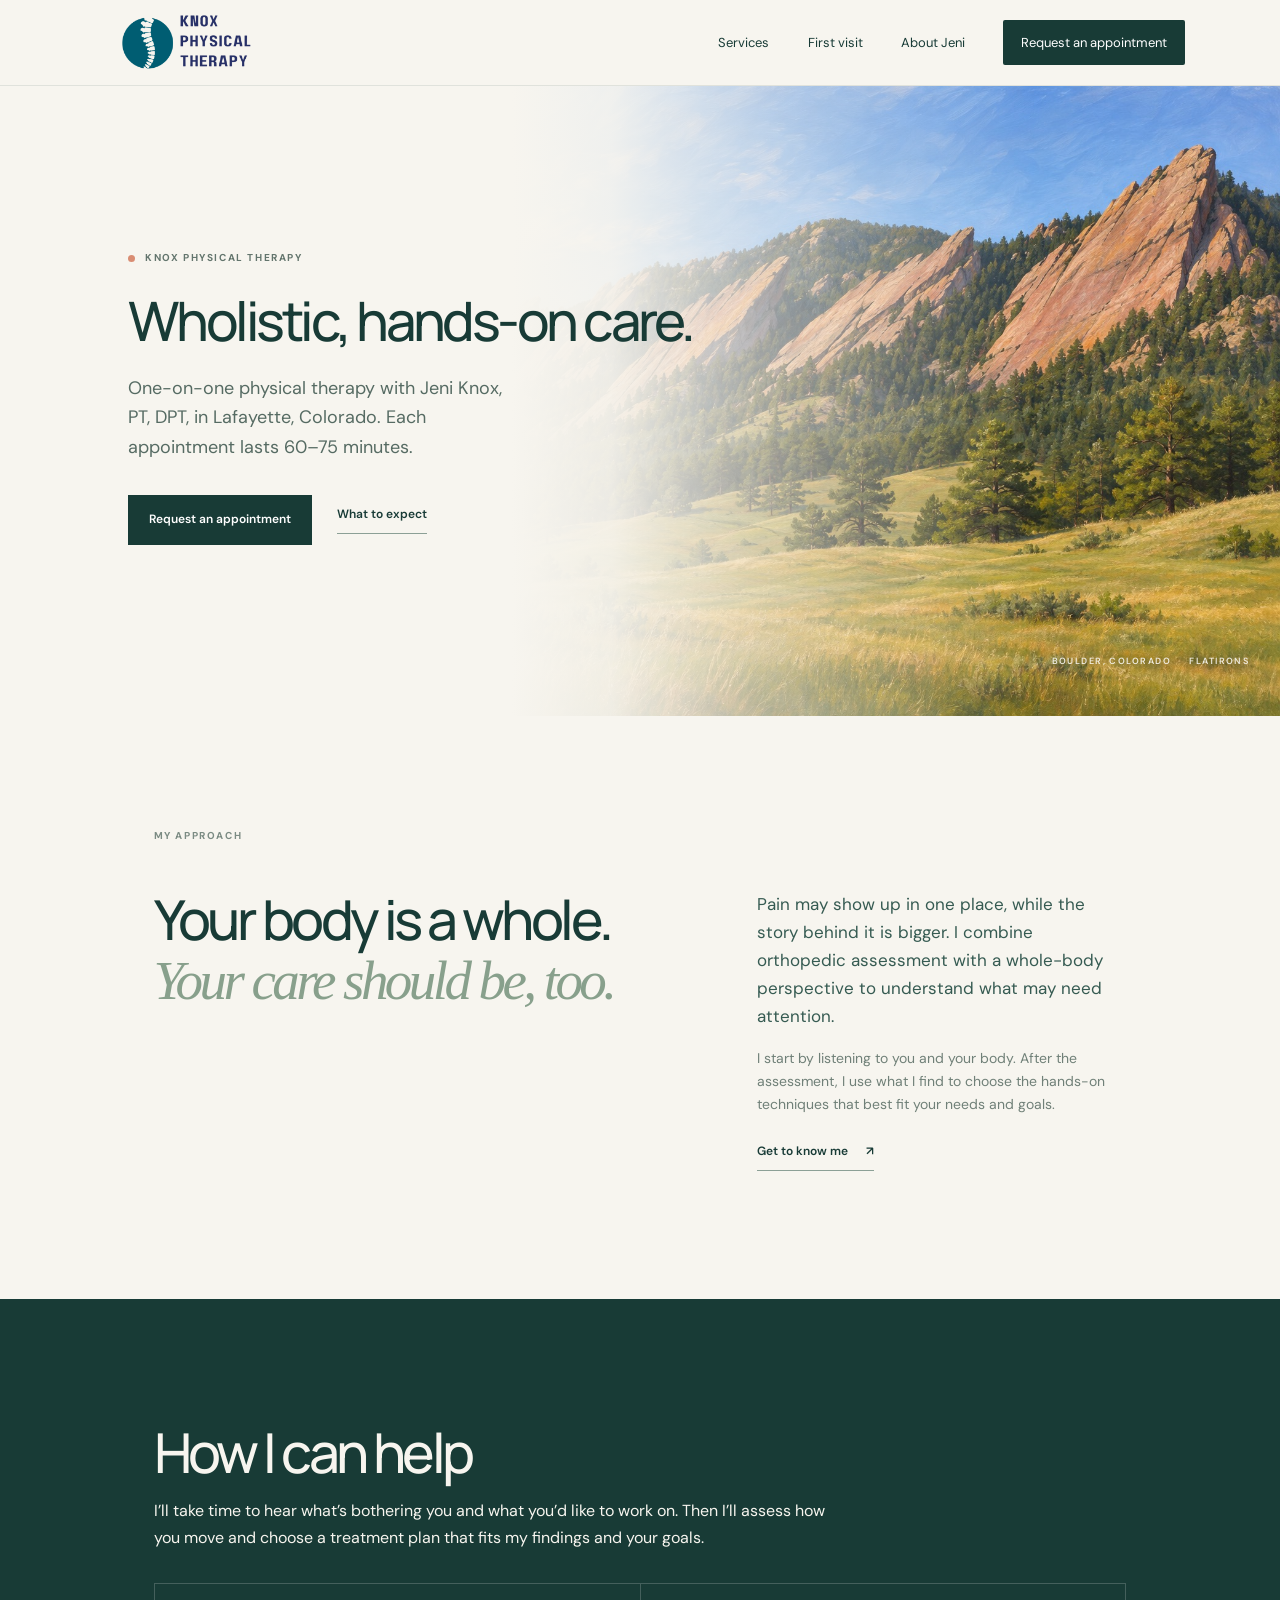
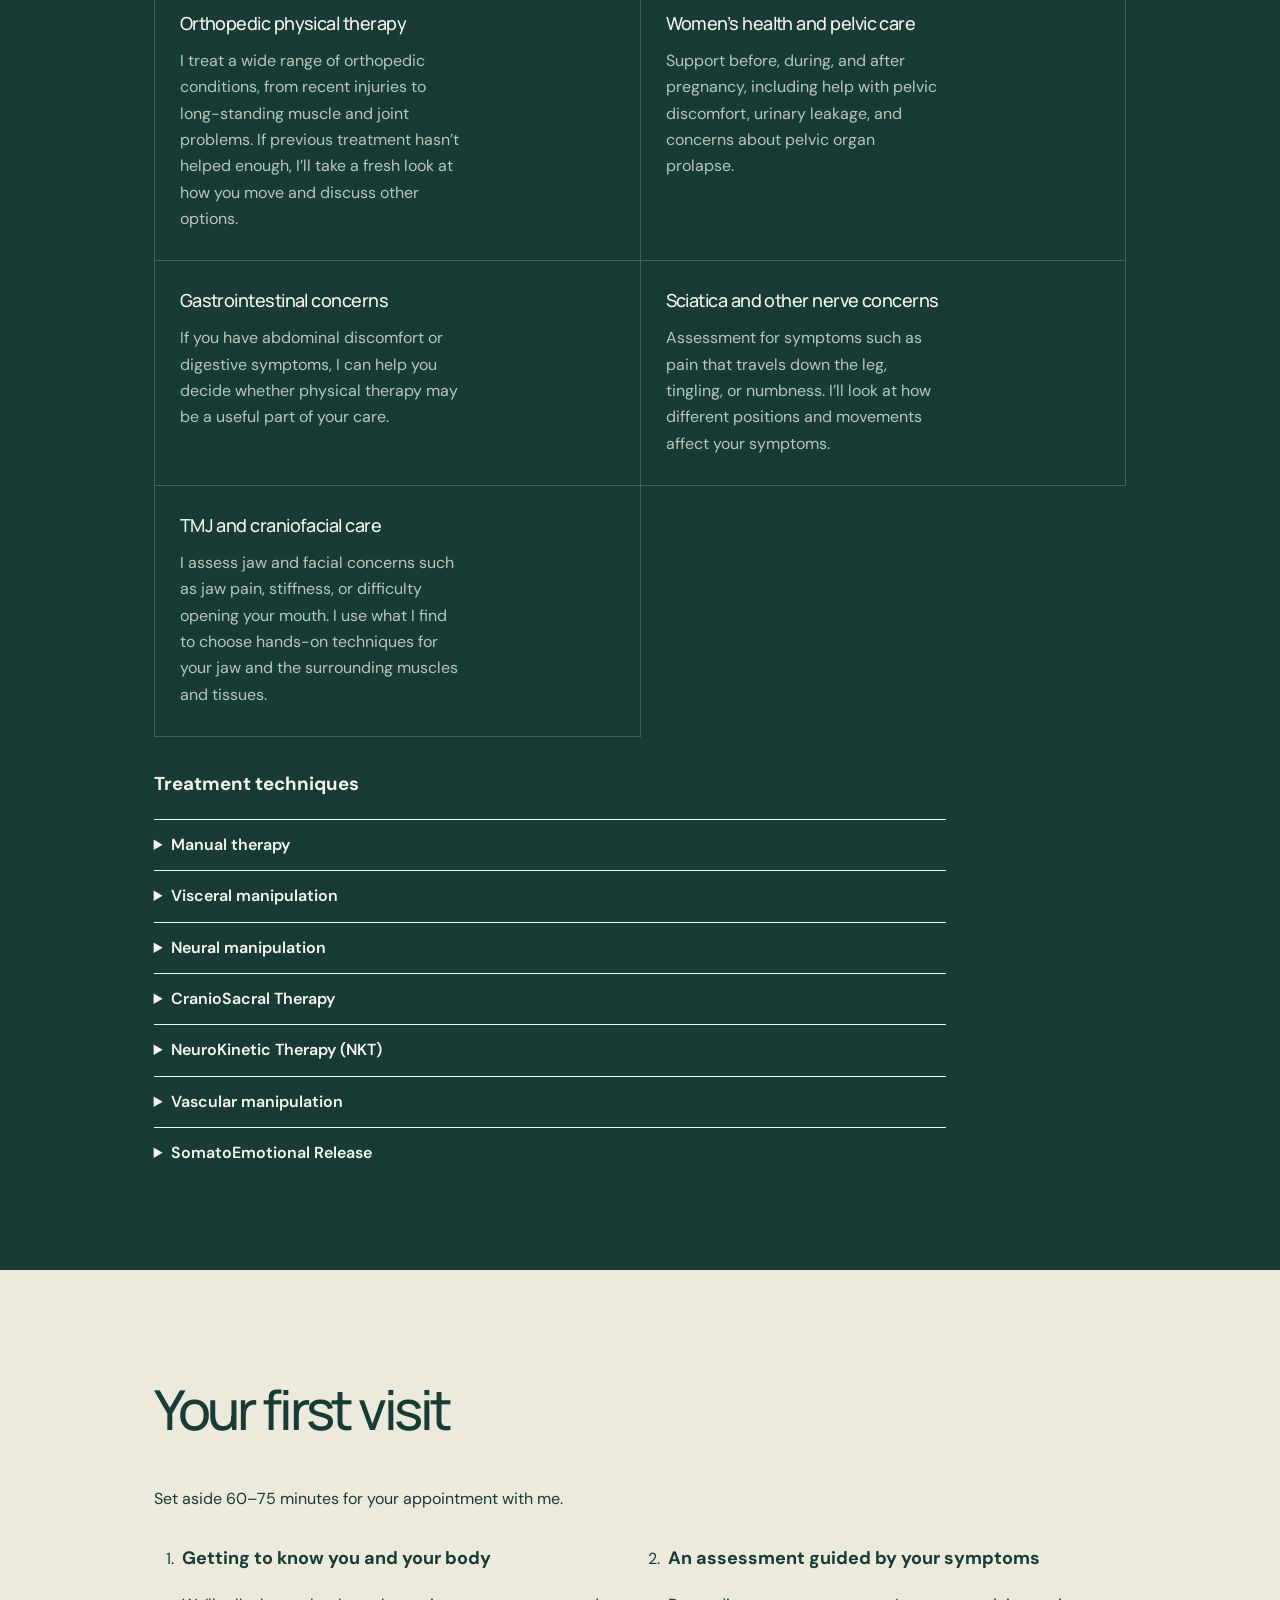
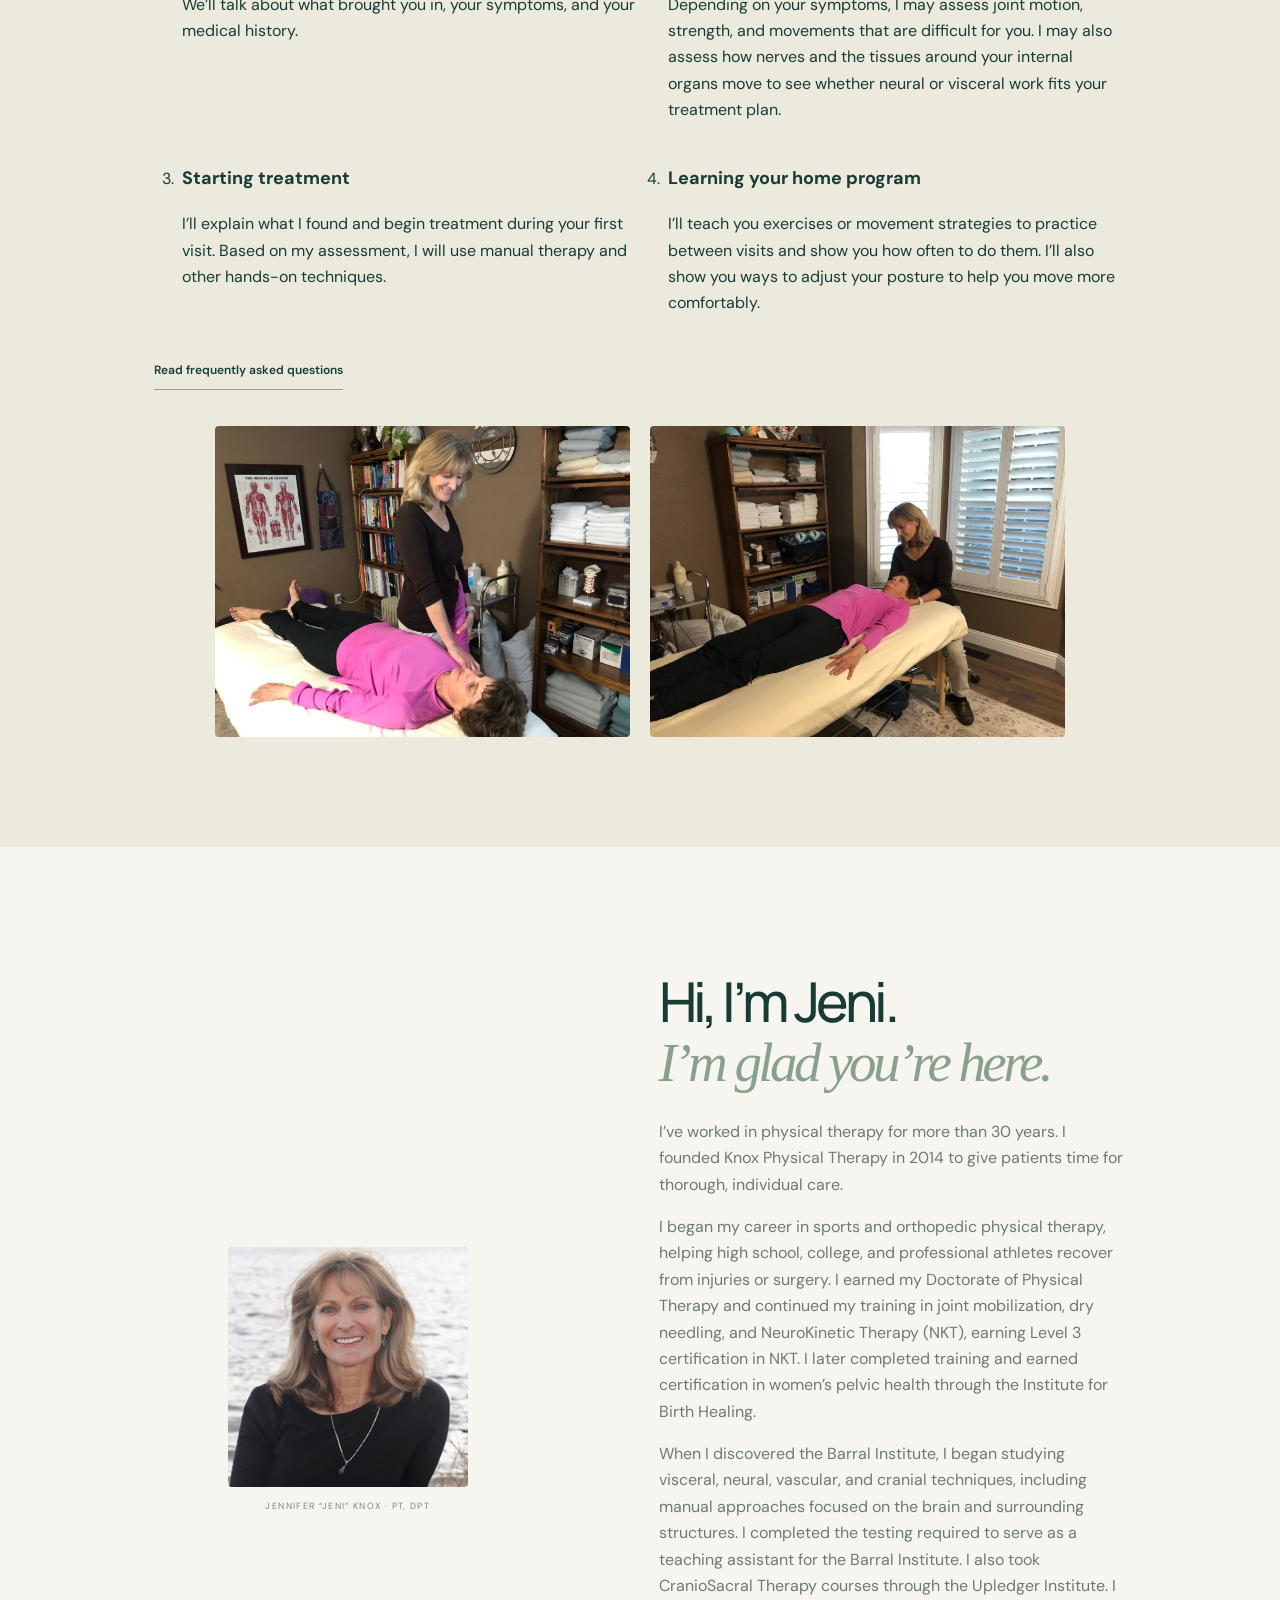
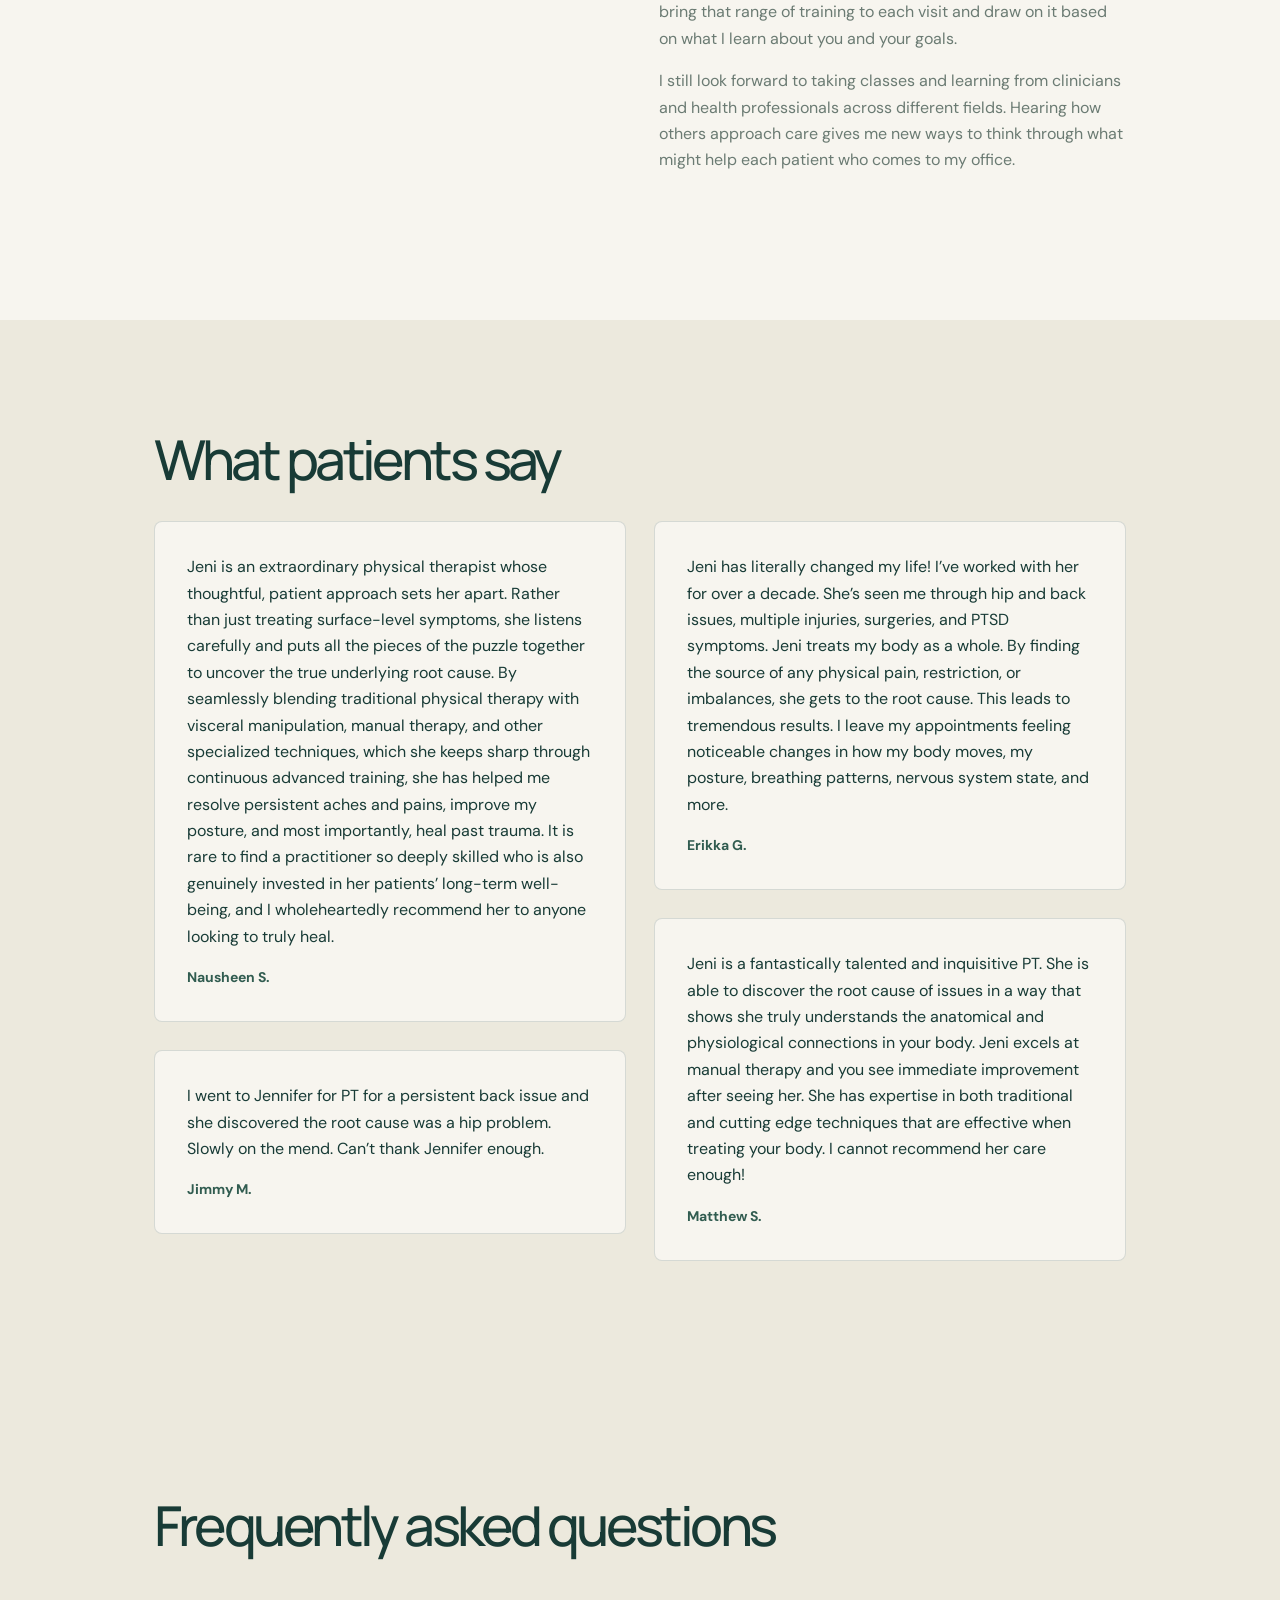
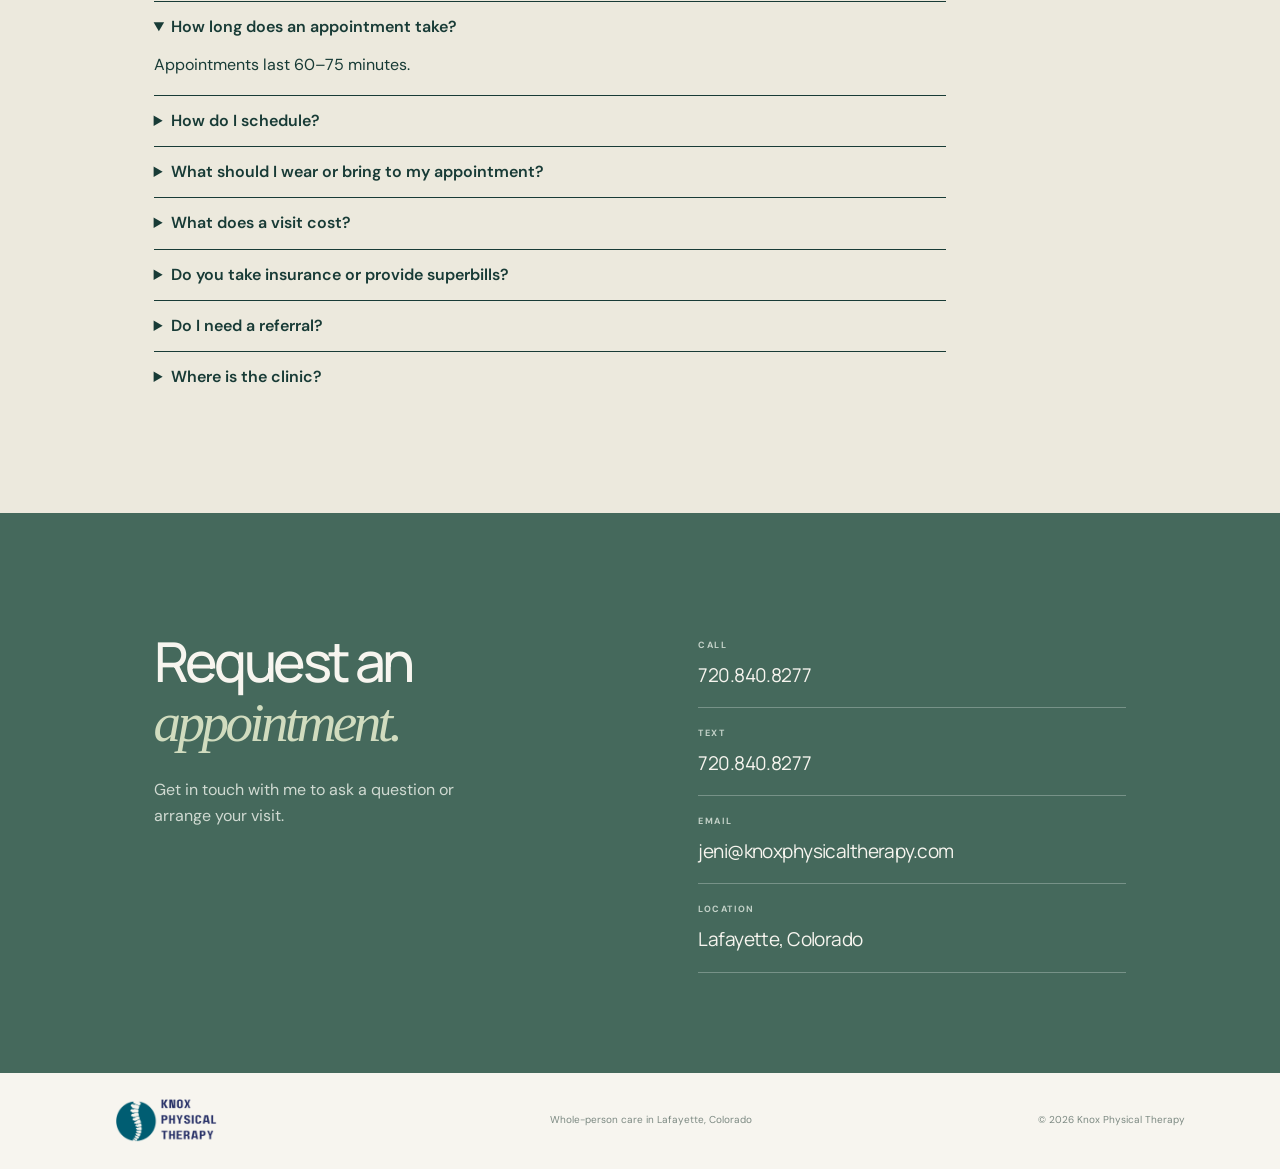
==== commit cf6df735: "Prepare Knox Physical Therapy website for launch" ====
--- a/index.html
+++ b/index.html
@@ -4,59 +4,170 @@
   <meta charset="utf-8">
   <meta name="viewport" content="width=device-width, initial-scale=1">
   <meta name="theme-color" content="#f7f5ef">
-  <meta name="description" content="Whole-person physical therapy with Jennifer Knox in Lafayette, Colorado. Thoughtful, hands-on care tailored to you.">
-  <title>Knox Physical Therapy | Whole-Person Care in Lafayette, CO</title>
+  <meta name="description" content="One-on-one physical therapy with Jeni Knox, PT, DPT, in Lafayette, CO. Hands-on care for orthopedic, pelvic health, nerve, and TMJ concerns.">
+  <link rel="canonical" href="https://knoxphysicaltherapy.com/">
+  <title>Physical Therapy in Lafayette, CO | Knox Physical Therapy</title>
   <link rel="preconnect" href="https://fonts.googleapis.com">
   <link rel="preconnect" href="https://fonts.gstatic.com" crossorigin>
   <link href="https://fonts.googleapis.com/css2?family=DM+Sans:wght@400;500;600;700&family=Manrope:wght@400;500;600;700&display=swap" rel="stylesheet">
   <link rel="icon" type="image/png" sizes="32x32" href="knox-icon.png">
-  <link rel="stylesheet" href="styles.css?v=5">
+  <link rel="stylesheet" href="styles.css?v=15">
 </head>
 <body>
   <a class="skip-link" href="#main">Skip to content</a>
   <header class="site-header">
     <a class="brand" href="#home" aria-label="Knox Physical Therapy home"><img class="brand-logo" src="knox-logo.png" width="768" height="256" alt="Knox Physical Therapy"></a>
     <button class="menu-toggle" aria-expanded="false" aria-controls="site-nav">Menu</button>
-    <nav id="site-nav" aria-label="Main navigation"><a href="#approach">Approach</a><a href="#services">Services</a><a href="#about">About Jeni</a><a class="nav-cta" href="#contact">Get in touch <span>↗</span></a></nav>
+    <nav id="site-nav" aria-label="Main navigation"><a href="#services">Services</a><a href="#first-visit">First visit</a><a href="#about">About Jeni</a><a class="nav-cta" href="#contact">Request an appointment</a></nav>
   </header>
   <main id="main">
     <section class="hero" id="home">
       <div class="hero-copy">
-        <p class="eyebrow"><span></span> Lafayette, Colorado · One-on-one care</p>
-        <h1>Feel heard.<br><em>Move forward.</em></h1>
-        <p class="hero-intro">Physical therapy that looks at the whole person—not just the place that hurts.</p>
-        <div class="hero-actions"><a class="button button-dark" href="#contact">Let’s talk about your care <span>↗</span></a><a class="text-link" href="#approach">Discover the approach <span>↓</span></a></div>
-        <div class="hero-note"><span class="note-icon">✳</span><span>Appointments are 60–75 minutes<br><b>Personalized care, at your pace</b></span></div>
+        <p class="eyebrow"><span></span> Knox Physical Therapy</p>
+        <h1 class="hero-slogan">Wholistic, hands-on care.</h1>
+        <p class="hero-intro">One-on-one physical therapy with Jeni Knox, PT, DPT, in Lafayette, Colorado. Each appointment lasts 60–75 minutes.</p>
+        <div class="hero-actions">
+          <a class="button button-dark" href="#contact">Request an appointment</a>
+          <a class="text-link underlined" href="#first-visit">What to expect</a>
+        </div>
       </div>
       <div class="hero-art" aria-label="Illustration of Boulder’s Flatirons rising above a foothills landscape" role="img">
         <img class="flatirons-art" src="flatirons-hero.jpg" width="1536" height="1024" alt="" aria-hidden="true">
         <div class="art-caption">Boulder, Colorado <span>·</span> Flatirons</div>
       </div>
-      <div class="hero-bottom"><span>Care shaped around you</span><span class="scroll-line"></span><span>01 / 04</span></div>
     </section>
     <section class="intro section-pad" id="approach">
-      <div class="section-label">01 <span>·</span> THE KNOX APPROACH</div>
-      <div class="intro-content"><h2>Your body is a whole.<br><em>Your care can be, too.</em></h2><div><p class="lead">Pain may show up in one place, while the story behind it is bigger. Jeni combines orthopedic assessment with a whole-body perspective to understand what may need attention.</p><p>Care starts with listening—to you, your goals, and what your body is telling us. From there, treatment is shaped to your needs and moves at a thoughtful pace.</p><a class="text-link underlined" href="#about">Meet Jeni Knox <span>↗</span></a></div></div>
+      <div class="section-label">My Approach</div>
+      <div class="intro-content"><h2>Your body is a whole.<br><em>Your care should be, too.</em></h2><div><p class="lead">Pain may show up in one place, while the story behind it is bigger. I combine orthopedic assessment with a whole-body perspective to understand what may need attention.</p><p>I start by listening to you and your body. After the assessment, I use what I find to choose the hands-on techniques that best fit your needs and goals.</p><a class="text-link underlined" href="#about">Get to know me <span>↗</span></a></div></div>
     </section>
-    <section class="services section-pad" id="services">
-      <div class="services-heading"><div><div class="section-label light">02 <span>·</span> HOW I CAN HELP</div><h2>Thoughtful care,<br><em>many ways in.</em></h2></div><p>Explore the hands-on therapies and specialties available at Knox Physical Therapy. Your care can draw on one or more approaches, based on your assessment and goals.</p></div>
+    <section class="services section-pad" id="services" aria-labelledby="services-heading">
+      <h2 id="services-heading">How I can help</h2>
+      <p class="section-intro">I’ll take time to hear what’s bothering you and what you’d like to work on. Then I’ll assess how you move and choose a treatment plan that fits my findings and your goals.</p>
       <div class="service-grid">
-        <article class="service-card"><span class="service-number">01</span><span class="service-icon">◌</span><h3>Manual therapy</h3><p>Hands-on techniques to address joint mobility, movement, and discomfort.</p><span class="card-arrow">↗</span></article>
-        <article class="service-card"><span class="service-number">02</span><span class="service-icon">〰</span><h3>Visceral manipulation</h3><p>Gentle assessment of relationships between the organs and surrounding connective tissues.</p><span class="card-arrow">↗</span></article>
-        <article class="service-card"><span class="service-number">03</span><span class="service-icon">⌁</span><h3>Neural manipulation</h3><p>Light-touch work focused on local nerve mobility and its relationship to the body.</p><span class="card-arrow">↗</span></article>
-        <article class="service-card"><span class="service-number">04</span><span class="service-icon">☼</span><h3>CranioSacral Therapy</h3><p>A gentle, hands-on approach to evaluating and supporting the craniosacral system.</p><span class="card-arrow">↗</span></article>
-        <article class="service-card"><span class="service-number">05</span><span class="service-icon">✳</span><h3>Women’s health</h3><p>Support through pregnancy and postpartum, including pelvic health concerns.</p><span class="card-arrow">↗</span></article>
-        <article class="service-card"><span class="service-number">06</span><span class="service-icon">⌘</span><h3>Movement &amp; muscle</h3><p>NKT movement assessment, dry needling, scoliosis care, and more.</p><span class="card-arrow">↗</span></article>
+        <article class="service-card">
+          <h3>Orthopedic physical therapy</h3>
+          <p>I treat a wide range of orthopedic conditions, from recent injuries to long-standing muscle and joint problems. If previous treatment hasn’t helped enough, I’ll take a fresh look at how you move and discuss other options.</p>
+        </article>
+        <article class="service-card">
+          <h3>Women’s health and pelvic care</h3>
+          <p>Support before, during, and after pregnancy, including help with pelvic discomfort, urinary leakage, and concerns about pelvic organ prolapse.</p>
+        </article>
+        <article class="service-card">
+          <h3>Gastrointestinal concerns</h3>
+          <p>If you have abdominal discomfort or digestive symptoms, I can help you decide whether physical therapy may be a useful part of your care.</p>
+        </article>
+        <article class="service-card">
+          <h3>Sciatica and other nerve concerns</h3>
+          <p>Assessment for symptoms such as pain that travels down the leg, tingling, or numbness. I’ll look at how different positions and movements affect your symptoms.</p>
+        </article>
+        <article class="service-card">
+          <h3>TMJ and craniofacial care</h3>
+          <p>I assess jaw and facial concerns such as jaw pain, stiffness, or difficulty opening your mouth. I use what I find to choose hands-on techniques for your jaw and the surrounding muscles and tissues.</p>
+        </article>
       </div>
-      <p class="services-footnote">Other approaches include SomatoEmotional Release. We’ll talk through what may be appropriate for you.</p>
+      <div class="treatment-list">
+        <h3>Treatment techniques</h3>
+        <details><summary>Manual therapy</summary><p>Hands-on techniques to address joint mobility and movement.</p></details>
+        <details><summary>Visceral manipulation</summary><p>Gentle hands-on work focused on the tissues surrounding the internal organs.</p></details>
+        <details><summary>Neural manipulation</summary><p>Light-touch techniques that focus on how nerves move in relation to nearby tissues.</p></details>
+        <details><summary>CranioSacral Therapy</summary><p>A gentle approach using light touch around the head, spine, and sacrum.</p></details>
+        <details><summary>NeuroKinetic Therapy (NKT)</summary><p>Uses manual muscle testing to explore how muscles work together during movement.</p></details>
+        <details><summary>Vascular manipulation</summary><p>A hands-on technique that focuses on the soft tissues around blood vessels.</p></details>
+        <details><summary>SomatoEmotional Release</summary><p>An approach within CranioSacral Therapy that explores how emotional experiences may relate to physical sensations.</p></details>
+      </div>
+    </section>
+    <section class="first-visit section-pad" id="first-visit" aria-labelledby="first-visit-heading">
+      <h2 id="first-visit-heading">Your first visit</h2>
+      <p class="section-intro">Set aside 60–75 minutes for your appointment with me.</p>
+      <ol class="visit-steps">
+        <li>
+          <h3>Getting to know you and your body</h3>
+          <p>We’ll talk about what brought you in, your symptoms, and your medical history.</p>
+        </li>
+        <li>
+          <h3>An assessment guided by your symptoms</h3>
+          <p>Depending on your symptoms, I may assess joint motion, strength, and movements that are difficult for you. I may also assess how nerves and the tissues around your internal organs move to see whether neural or visceral work fits your treatment plan.</p>
+        </li>
+        <li>
+          <h3>Starting treatment</h3>
+          <p>I’ll explain what I found and begin treatment during your first visit. Based on my assessment, I will use manual therapy and other hands-on techniques.</p>
+        </li>
+        <li>
+          <h3>Learning your home program</h3>
+          <p>I’ll teach you exercises or movement strategies to practice between visits and show you how often to do them. I’ll also show you ways to adjust your posture to help you move more comfortably.</p>
+        </li>
+      </ol>
+      <a class="text-link underlined" href="#faq">Read frequently asked questions</a>
+      <div class="visit-photos">
+        <img src="jeni-manual-therapy.jpg" width="768" height="576" alt="Jeni Knox providing hands-on care at a treatment table" loading="lazy" decoding="async">
+        <img src="jeni-head-neck-care.jpg" width="768" height="576" alt="Jeni Knox supporting a person’s head and neck during hands-on treatment" loading="lazy" decoding="async">
+      </div>
     </section>
     <section class="about section-pad" id="about">
-      <div class="about-visual"><div class="portrait-placeholder"><span class="portrait-sun"></span><span class="portrait-shape"></span><span class="portrait-caption">A practice built on<br>curiosity &amp; connection</span></div><span class="visual-label">JENNIFER “JENI” KNOX · PT, DPT</span></div>
-      <div class="about-copy"><div class="section-label">03 <span>·</span> A LITTLE ABOUT ME</div><p class="eyebrow">Experience, curiosity, care</p><h2>Hi, I’m Jeni.<br><em>I’m glad you’re here.</em></h2><p class="lead">I began my physical therapy career more than 30 years ago, drawn by the complexity of the human body and the possibility of helping people feel and move better.</p><p>My background began in sports and orthopedics, then expanded through advanced study in exercise physiology, pelvic health, scoliosis, NeuroKinetic Therapy, dry needling, visceral and neural manipulation, and CranioSacral Therapy. I founded Knox Physical Therapy in 2014 to make room for thorough, individualized care.</p><p>There’s always more to learn. I bring that curiosity—and respect for each person’s story—to every appointment.</p><a class="text-link underlined" href="#contact">Let’s connect <span>↗</span></a></div>
+      <figure class="about-visual">
+        <img class="jeni-portrait" src="jeni-knox-portrait.png" width="240" height="240" alt="Jeni Knox smiling outdoors by the water" loading="lazy">
+        <figcaption class="visual-label">JENNIFER “JENI” KNOX · PT, DPT</figcaption>
+      </figure>
+      <div class="about-copy">
+        <h2>Hi, I’m Jeni.<br><em>I’m glad you’re here.</em></h2>
+        <p class="lead">I’ve worked in physical therapy for more than 30 years. I founded Knox Physical Therapy in 2014 to give patients time for thorough, individual care.</p>
+        <p>I began my career in sports and orthopedic physical therapy, helping high school, college, and professional athletes recover from injuries or surgery. I earned my Doctorate of Physical Therapy and continued my training in joint mobilization, dry needling, and NeuroKinetic Therapy (NKT), earning Level 3 certification in NKT. I later completed training and earned certification in women’s pelvic health through the Institute for Birth Healing.</p>
+        <p>When I discovered the Barral Institute, I began studying visceral, neural, vascular, and cranial techniques, including manual approaches focused on the brain and surrounding structures. I completed the testing required to serve as a teaching assistant for the Barral Institute. I also took CranioSacral Therapy courses through the Upledger Institute. I bring that range of training to each visit and draw on it based on what I learn about you and your goals.</p>
+        <p>I still look forward to taking classes and learning from clinicians and health professionals across different fields. Hearing how others approach care gives me new ways to think through what might help each patient who comes to my office.</p>
+      </div>
+    </section>
+    <section class="patient-reviews section-pad" id="reviews" aria-labelledby="reviews-heading">
+      <h2 id="reviews-heading">What patients say</h2>
+      <div class="review-columns">
+        <figure class="patient-review">
+          <blockquote>
+            <p>Jeni is an extraordinary physical therapist whose thoughtful, patient approach sets her apart. Rather than just treating surface-level symptoms, she listens carefully and puts all the pieces of the puzzle together to uncover the true underlying root cause. By seamlessly blending traditional physical therapy with visceral manipulation, manual therapy, and other specialized techniques, which she keeps sharp through continuous advanced training, she has helped me resolve persistent aches and pains, improve my posture, and most importantly, heal past trauma. It is rare to find a practitioner so deeply skilled who is also genuinely invested in her patients’ long-term well-being, and I wholeheartedly recommend her to anyone looking to truly heal.</p>
+          </blockquote>
+          <figcaption>Nausheen S.</figcaption>
+        </figure>
+        <figure class="patient-review">
+          <blockquote>
+            <p>I went to Jennifer for PT for a persistent back issue and she discovered the root cause was a hip problem. Slowly on the mend. Can’t thank Jennifer enough.</p>
+          </blockquote>
+          <figcaption>Jimmy M.</figcaption>
+        </figure>
+        <figure class="patient-review">
+          <blockquote>
+            <p>Jeni has literally changed my life! I’ve worked with her for over a decade. She’s seen me through hip and back issues, multiple injuries, surgeries, and PTSD symptoms. Jeni treats my body as a whole. By finding the source of any physical pain, restriction, or imbalances, she gets to the root cause. This leads to tremendous results. I leave my appointments feeling noticeable changes in how my body moves, my posture, breathing patterns, nervous system state, and more.</p>
+          </blockquote>
+          <figcaption>Erikka G.</figcaption>
+        </figure>
+        <figure class="patient-review">
+          <blockquote>
+            <p>Jeni is a fantastically talented and inquisitive PT. She is able to discover the root cause of issues in a way that shows she truly understands the anatomical and physiological connections in your body. Jeni excels at manual therapy and you see immediate improvement after seeing her. She has expertise in both traditional and cutting edge techniques that are effective when treating your body. I cannot recommend her care enough!</p>
+          </blockquote>
+          <figcaption>Matthew S.</figcaption>
+        </figure>
+      </div>
+    </section>
+    <section class="faq section-pad" id="faq" aria-labelledby="faq-heading">
+      <h2 id="faq-heading">Frequently asked questions</h2>
+      <div class="faq-list">
+        <details open><summary>How long does an appointment take?</summary><p>Appointments last 60–75 minutes.</p></details>
+        <details><summary>How do I schedule?</summary><p>Call, text, or email me to <a href="#contact">request an appointment</a>.</p></details>
+        <details><summary>What should I wear or bring to my appointment?</summary><p>Wear clothes that let you move comfortably and help me see how you move during the assessment. Leggings or shorts with a camisole or tank top work well, and so do shorts with a T-shirt. In colder weather, feel free to bring a change of clothes. Please bring any relevant paperwork.</p></details>
+        <details><summary>What does a visit cost?</summary><p>An initial evaluation costs $175. Each follow-up treatment costs $160.</p><p>I accept cash, checks, credit cards, and mobile payments such as Zelle.</p></details>
+        <details><summary>Do you take insurance or provide superbills?</summary><p>I don’t accept insurance, but I can provide a superbill that you can submit to your insurance company.</p></details>
+        <details><summary>Do I need a referral?</summary><p>No. Colorado allows direct access to physical therapy, so you can schedule an appointment without a doctor’s referral.</p></details>
+        <details><summary>Where is the clinic?</summary><p>The clinic is in Lafayette, CO.</p></details>
+      </div>
     </section>
     <section class="contact section-pad" id="contact">
-      <div class="contact-heading"><div class="section-label light">04 <span>·</span> TAKE THE NEXT STEP</div><h2>Let’s start<br><em>a conversation.</em></h2><p>Have a question or want to talk about an appointment? Reach out by phone, text, or email.</p></div>
-      <div class="contact-details"><a class="contact-item" href="tel:+17208408277"><span class="contact-label">CALL OR TEXT</span><span class="contact-value">720.840.8277 <b>↗</b></span></a><a class="contact-item" href="mailto:jeni@knoxphysicaltherapy.com"><span class="contact-label">EMAIL</span><span class="contact-value">jeni@knoxphysicaltherapy.com <b>↗</b></span></a><div class="contact-item"><span class="contact-label">LOCATION</span><span class="contact-value">Lafayette, Colorado</span></div><div class="contact-meta"><span>Appointments are 60–75 minutes</span><a href="https://www.linkedin.com" target="_blank" rel="noreferrer">LinkedIn ↗</a></div></div>
+      <div class="contact-heading">
+        <h2>Request an<br><em>appointment.</em></h2>
+        <p>Get in touch with me to ask a question or arrange your visit.</p>
+      </div>
+      <div class="contact-details">
+        <a class="contact-item" href="tel:+17208408277"><span class="contact-label">Call</span><span class="contact-value">720.840.8277</span></a>
+        <a class="contact-item" href="sms:+17208408277"><span class="contact-label">Text</span><span class="contact-value">720.840.8277</span></a>
+        <a class="contact-item" href="mailto:jeni@knoxphysicaltherapy.com"><span class="contact-label">Email</span><span class="contact-value">jeni@knoxphysicaltherapy.com</span></a>
+        <div class="contact-item"><span class="contact-label">Location</span><span class="contact-value">Lafayette, Colorado</span></div>
+      </div>
     </section>
   </main>
   <footer class="site-footer"><a class="brand" href="#home"><img class="brand-logo" src="knox-logo.png" width="768" height="256" alt="Knox Physical Therapy"></a><span>Whole-person care in Lafayette, Colorado</span><span>© <span id="year">2026</span> Knox Physical Therapy</span></footer>
--- a/styles.css
+++ b/styles.css
@@ -10,9 +10,9 @@
 @media(max-width:650px){.hero{min-height:650px;display:block;padding-top:58px;padding-bottom:72px}.hero-copy{position:relative;width:100%;max-width:100%;z-index:2}.hero-art{width:auto;min-height:0;margin:0}.art-caption{right:7%;bottom:5%;font-size:8px}.hero-note{margin-top:28px}}
 
 /* Keep the Flatirons artwork unmistakably visible at every screen size. */
-.hero-art{inset:0 0 0 40%;z-index:0;background:#b9d0d3}
+.hero-art{inset:0 0 0 40%;align-self:stretch;height:100%;z-index:0;background:#b9d0d3}
 .hero-art::after{content:"";position:absolute;inset:0;pointer-events:none;background:linear-gradient(90deg,var(--paper) 0%,rgba(247,245,239,.94) 13%,rgba(247,245,239,.55) 34%,rgba(247,245,239,0) 68%)}
-.flatirons-art{object-position:58% center}
+.flatirons-art{object-position:right 28%}
 .hero-copy{z-index:1}
 .hero-bottom{z-index:2}
 @media(max-width:650px){
@@ -36,3 +36,199 @@
 .site-footer .brand-logo {
   width: 168px;
 }
+
+.patient-reviews {
+  background: var(--cream);
+}
+
+.patient-reviews h2 {
+  font-size: clamp(40px, 4.3vw, 58px);
+  margin-bottom: 32px;
+}
+
+.review-columns {
+  --review-gap: clamp(16px, 2.5vw, 28px);
+  column-count: 2;
+  column-gap: var(--review-gap);
+  max-width: 1040px;
+}
+
+.patient-review {
+  break-inside: avoid;
+  margin: 0 0 var(--review-gap);
+  padding: clamp(20px, 3vw, 32px);
+  background: var(--paper);
+  border: 1px solid #183b3626;
+  border-radius: 8px;
+}
+
+.patient-review blockquote {
+  margin: 0;
+}
+
+.patient-review blockquote p:last-child {
+  margin-bottom: 0;
+}
+
+.patient-review figcaption {
+  margin-top: 16px;
+  color: var(--green);
+  font-size: 14px;
+  font-weight: 700;
+}
+
+@media (max-width: 650px) {
+  .review-columns {
+    column-count: 1;
+  }
+}
+
+.site-header nav {
+  gap: clamp(12px, 3vw, 40px);
+}
+
+.hero-actions .underlined {
+  margin-top: 0;
+}
+
+.hero .hero-slogan {
+  font-size: clamp(36px, 4.25vw, 64px);
+}
+
+@media (max-width: 650px) {
+  .hero .hero-slogan {
+    font-size: clamp(27px, 7.5vw, 42px);
+  }
+}
+
+.section-intro {
+  max-width: 62ch;
+  margin: 16px 0 32px;
+}
+
+.services .service-grid {
+  grid-template-columns: repeat(2, minmax(0, 1fr));
+}
+
+@media (max-width: 650px) {
+  .services .service-grid {
+    grid-template-columns: 1fr;
+  }
+}
+
+.visit-steps {
+  display: grid;
+  grid-template-columns: repeat(2, minmax(0, 1fr));
+}
+
+@media (max-width: 650px) {
+  .visit-steps {
+    grid-template-columns: 1fr;
+  }
+}
+
+.services .service-card {
+  min-height: 0;
+}
+
+.services .service-card h3,
+.visit-steps h3 {
+  font-size: 18px;
+}
+
+.services .service-card p,
+.about-copy > p:not(.eyebrow),
+.contact-heading > p {
+  font-size: 16px;
+}
+
+.treatment-list,
+.faq-list {
+  max-width: 72ch;
+  margin-top: 32px;
+}
+
+.treatment-list details,
+.faq-list details {
+  border-top: 1px solid currentColor;
+}
+
+.treatment-list summary,
+.faq-list summary {
+  cursor: pointer;
+  font-weight: 600;
+  padding: 12px 0;
+}
+
+.faq-list a {
+  text-decoration: underline;
+}
+
+.first-visit,
+.faq {
+  background: var(--cream);
+}
+
+.first-visit h2,
+.faq h2 {
+  font-size: clamp(40px, 4.3vw, 58px);
+}
+
+.visit-steps {
+  gap: 24px;
+  padding-inline-start: 24px;
+}
+
+.visit-steps li {
+  padding-inline-start: 4px;
+}
+
+.visit-photos {
+  display: grid;
+  grid-template-columns: repeat(auto-fit, minmax(min(100%, 260px), 1fr));
+  gap: 20px;
+  max-width: 850px;
+  margin: 36px auto 0;
+}
+
+.visit-photos img {
+  display: block;
+  width: 100%;
+  height: auto;
+  border-radius: 4px;
+}
+
+.about .about-visual {
+  width: min(100%, 240px);
+  justify-self: center;
+  margin: 0;
+  padding: 0;
+}
+
+.jeni-portrait {
+  display: block;
+  width: 100%;
+  height: auto;
+  border-radius: 4px;
+}
+
+.about-visual .visual-label {
+  text-align: center;
+}
+
+.draft-note {
+  color: #553608;
+  background: #fff0cb;
+  padding: 2px 6px;
+  font-weight: 600;
+}
+
+@media (max-width: 650px) {
+  .site-header nav {
+    gap: 0;
+  }
+
+  .about-visual {
+    order: 1;
+  }
+}
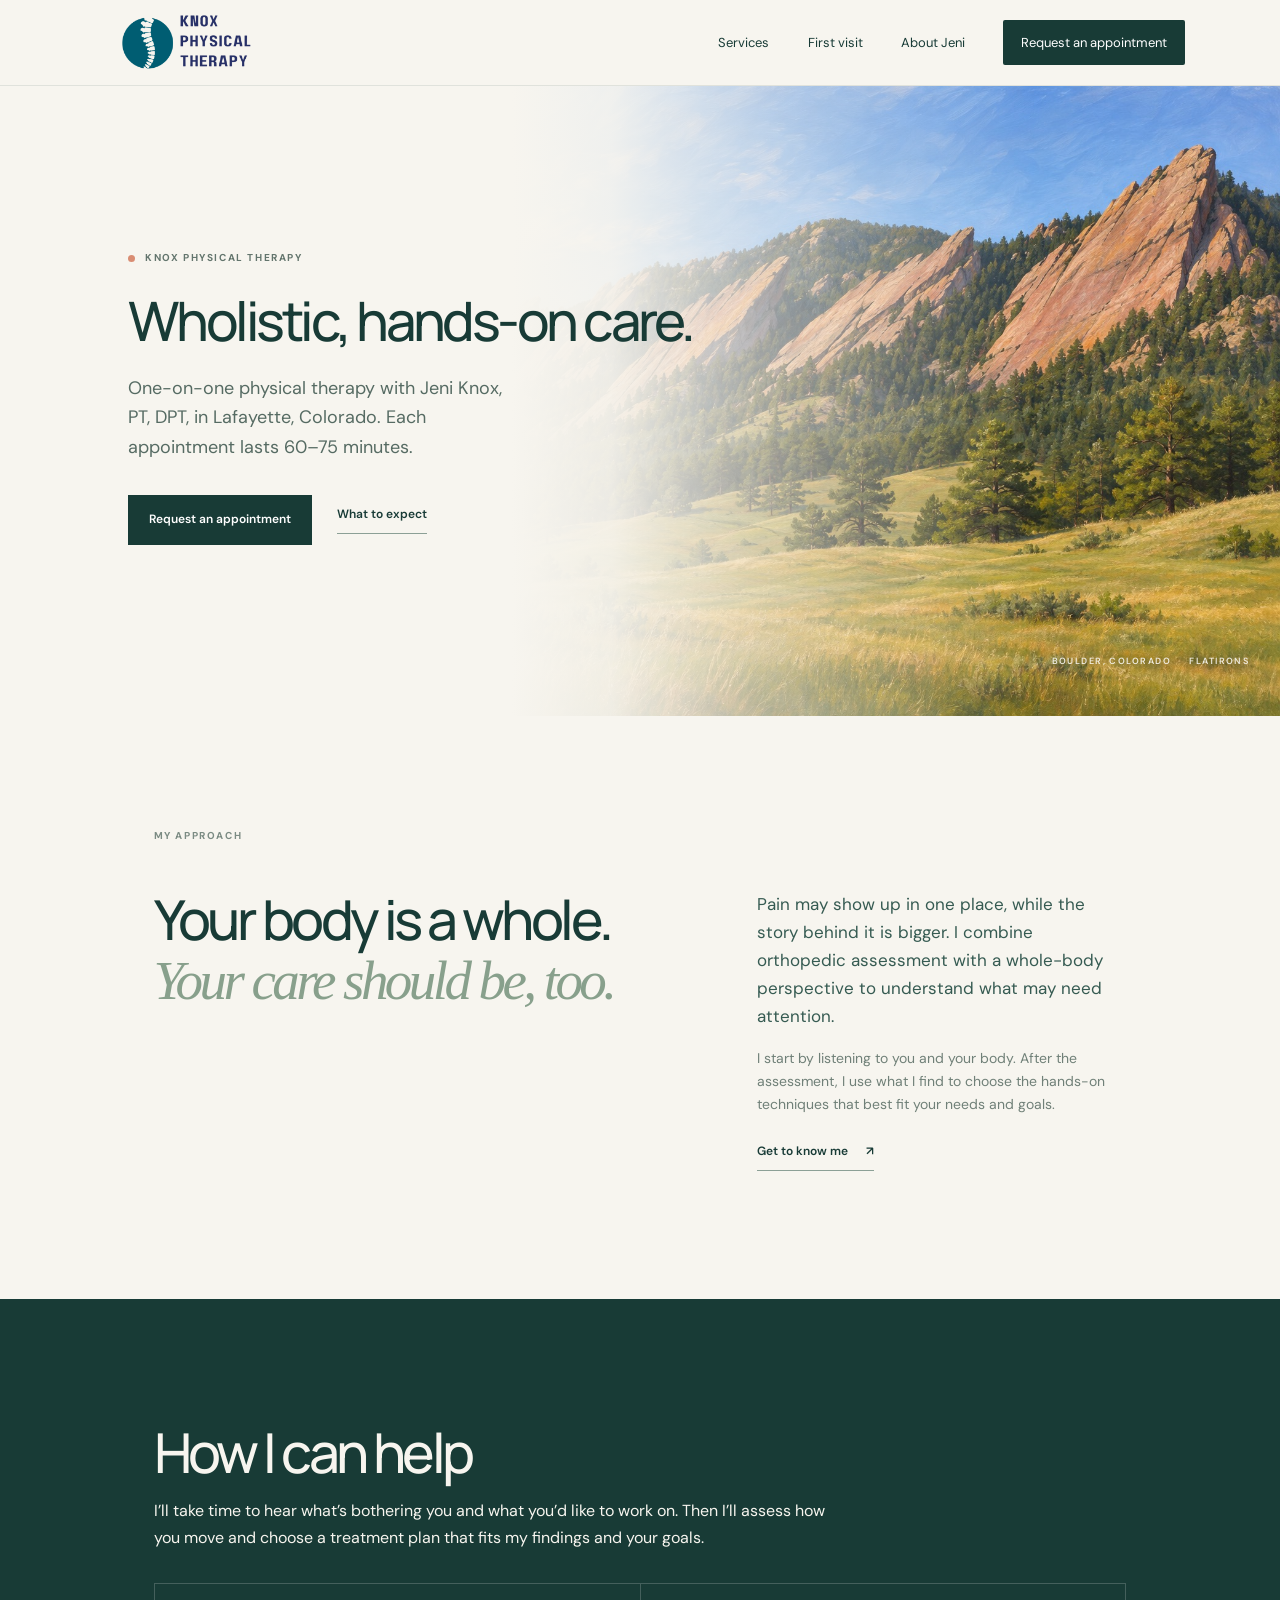
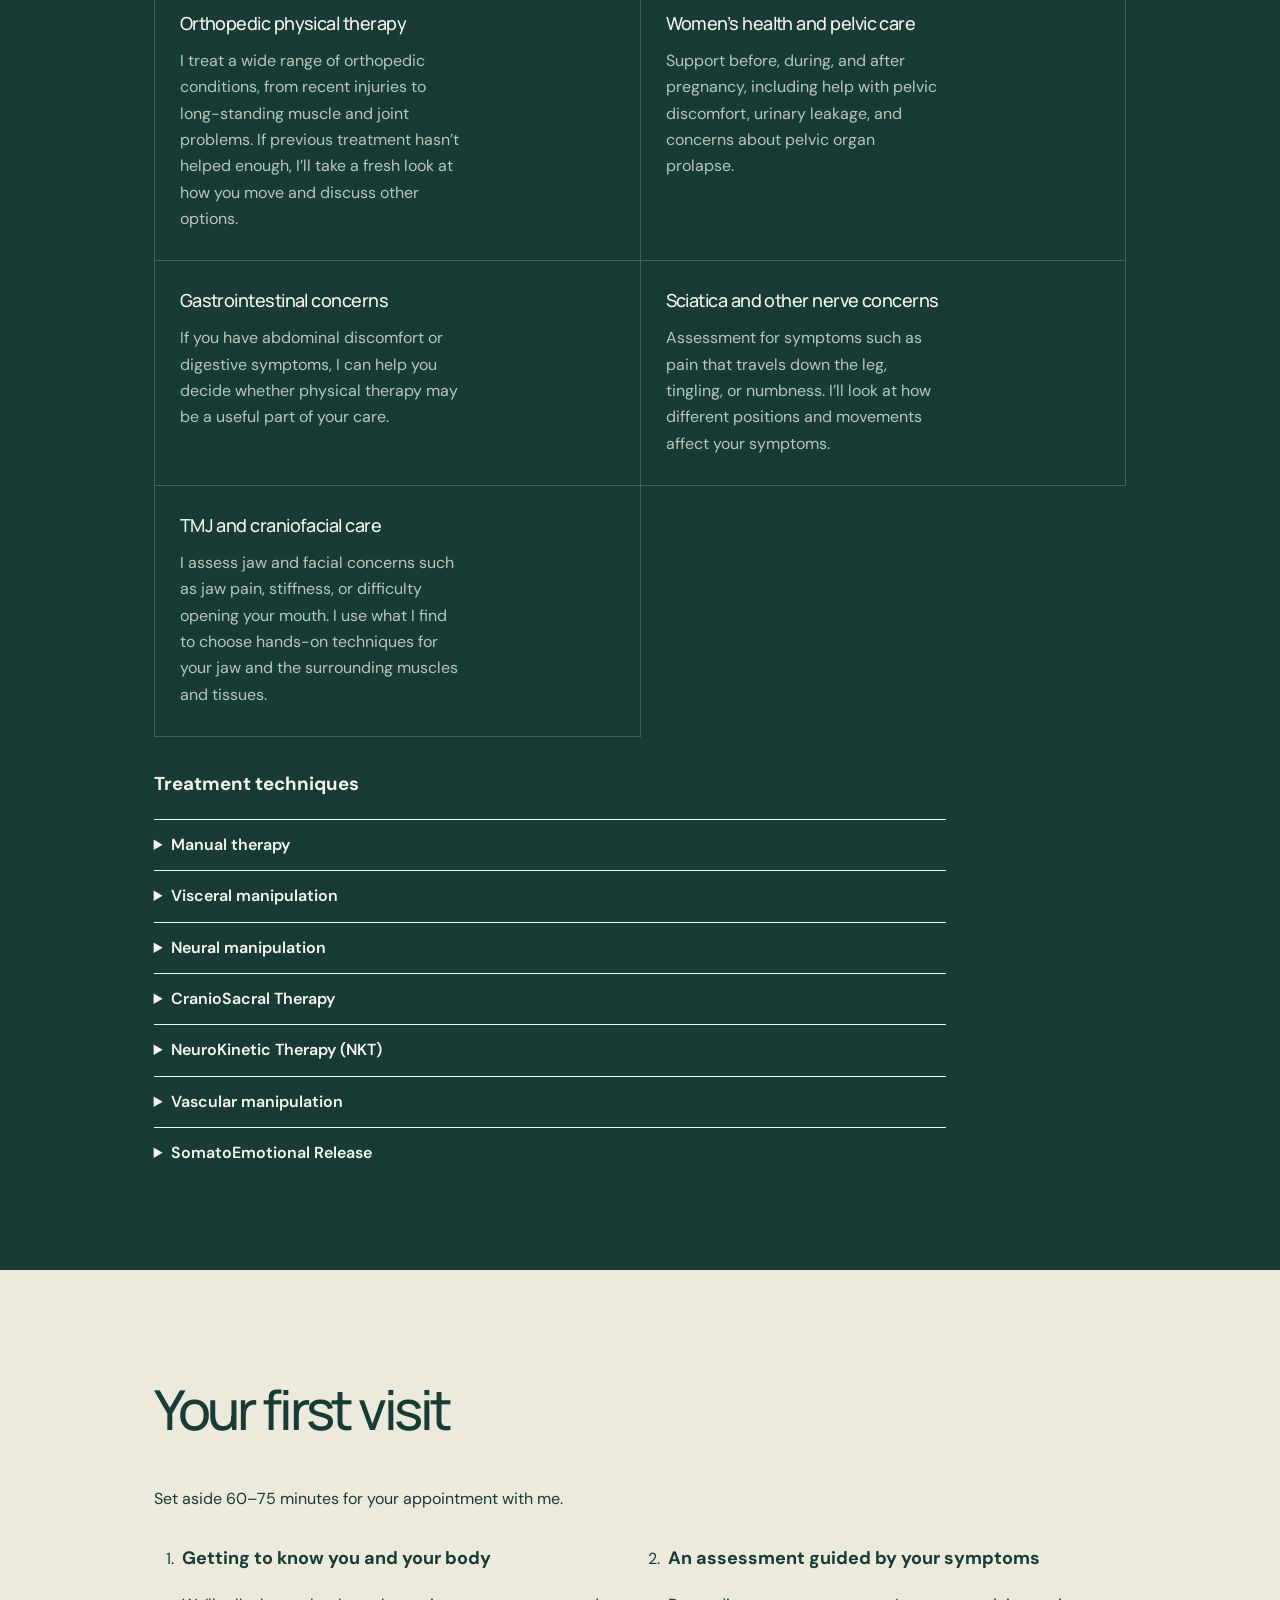
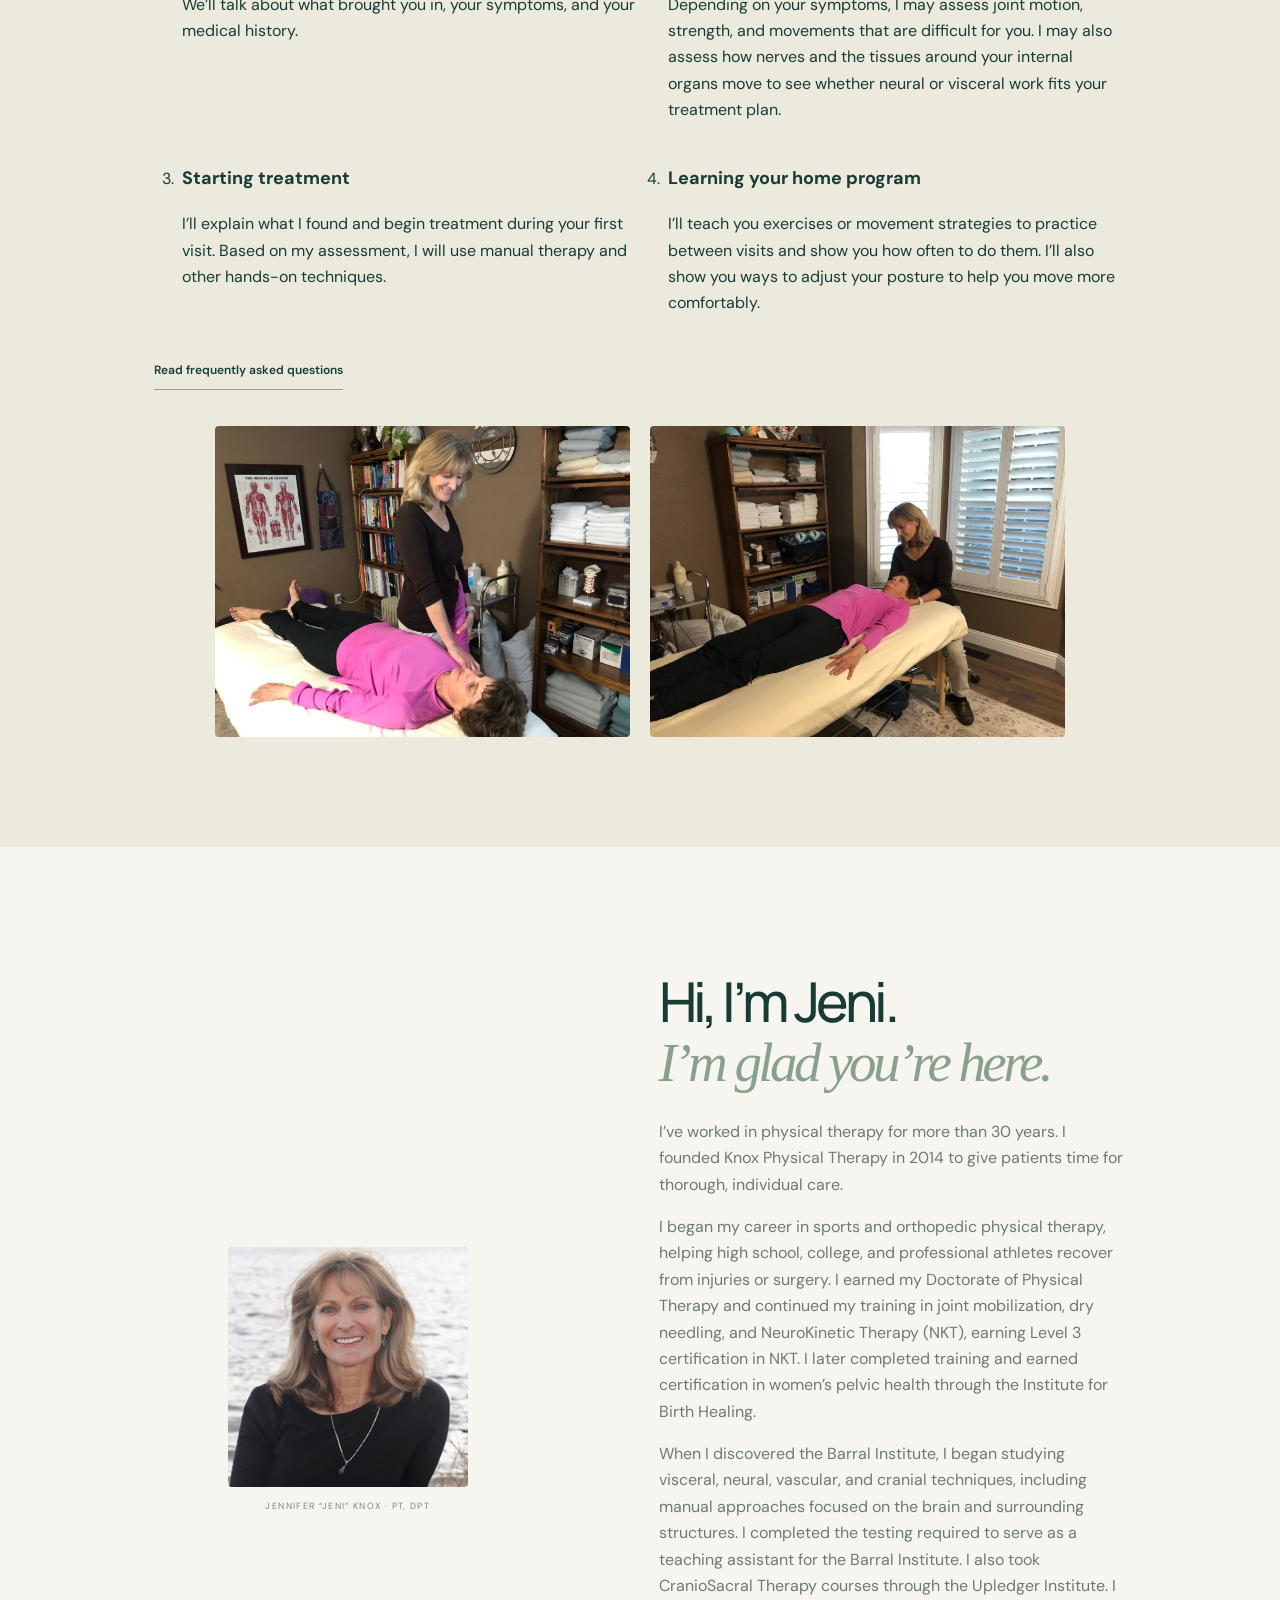
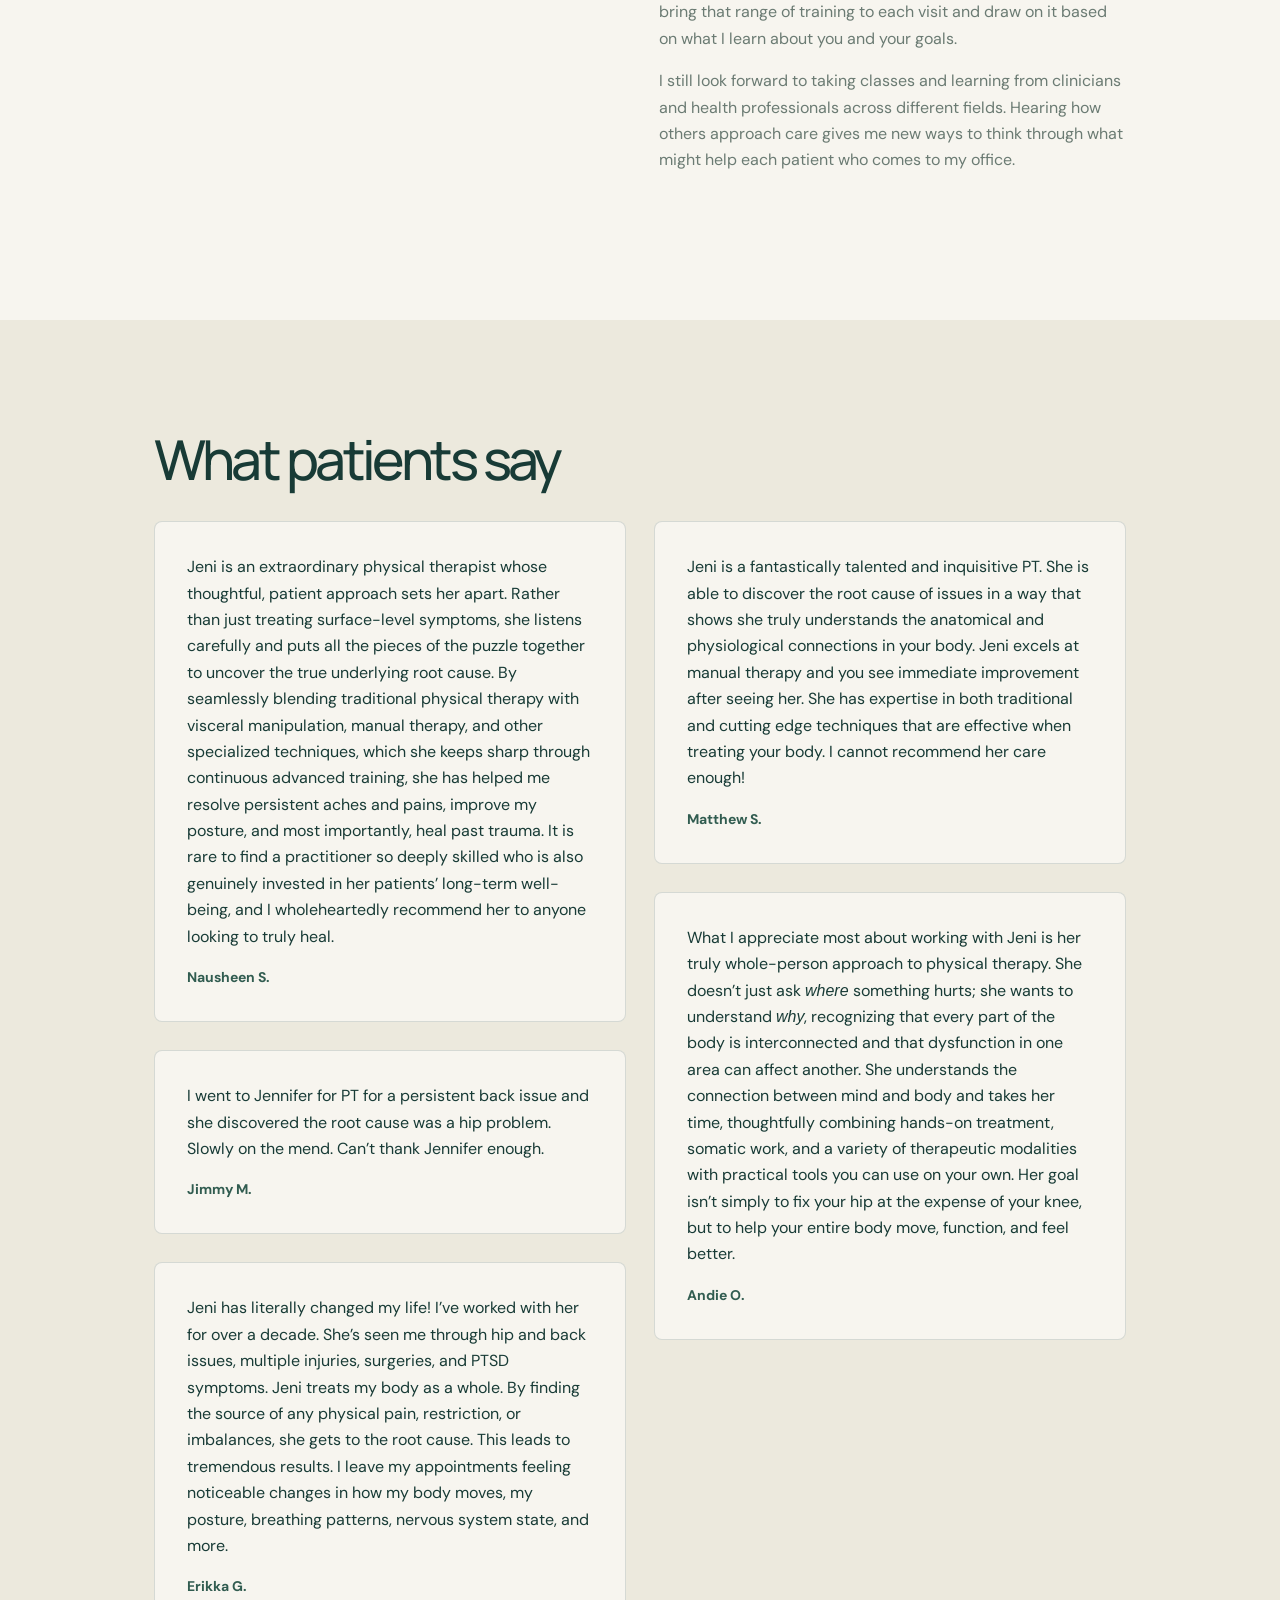
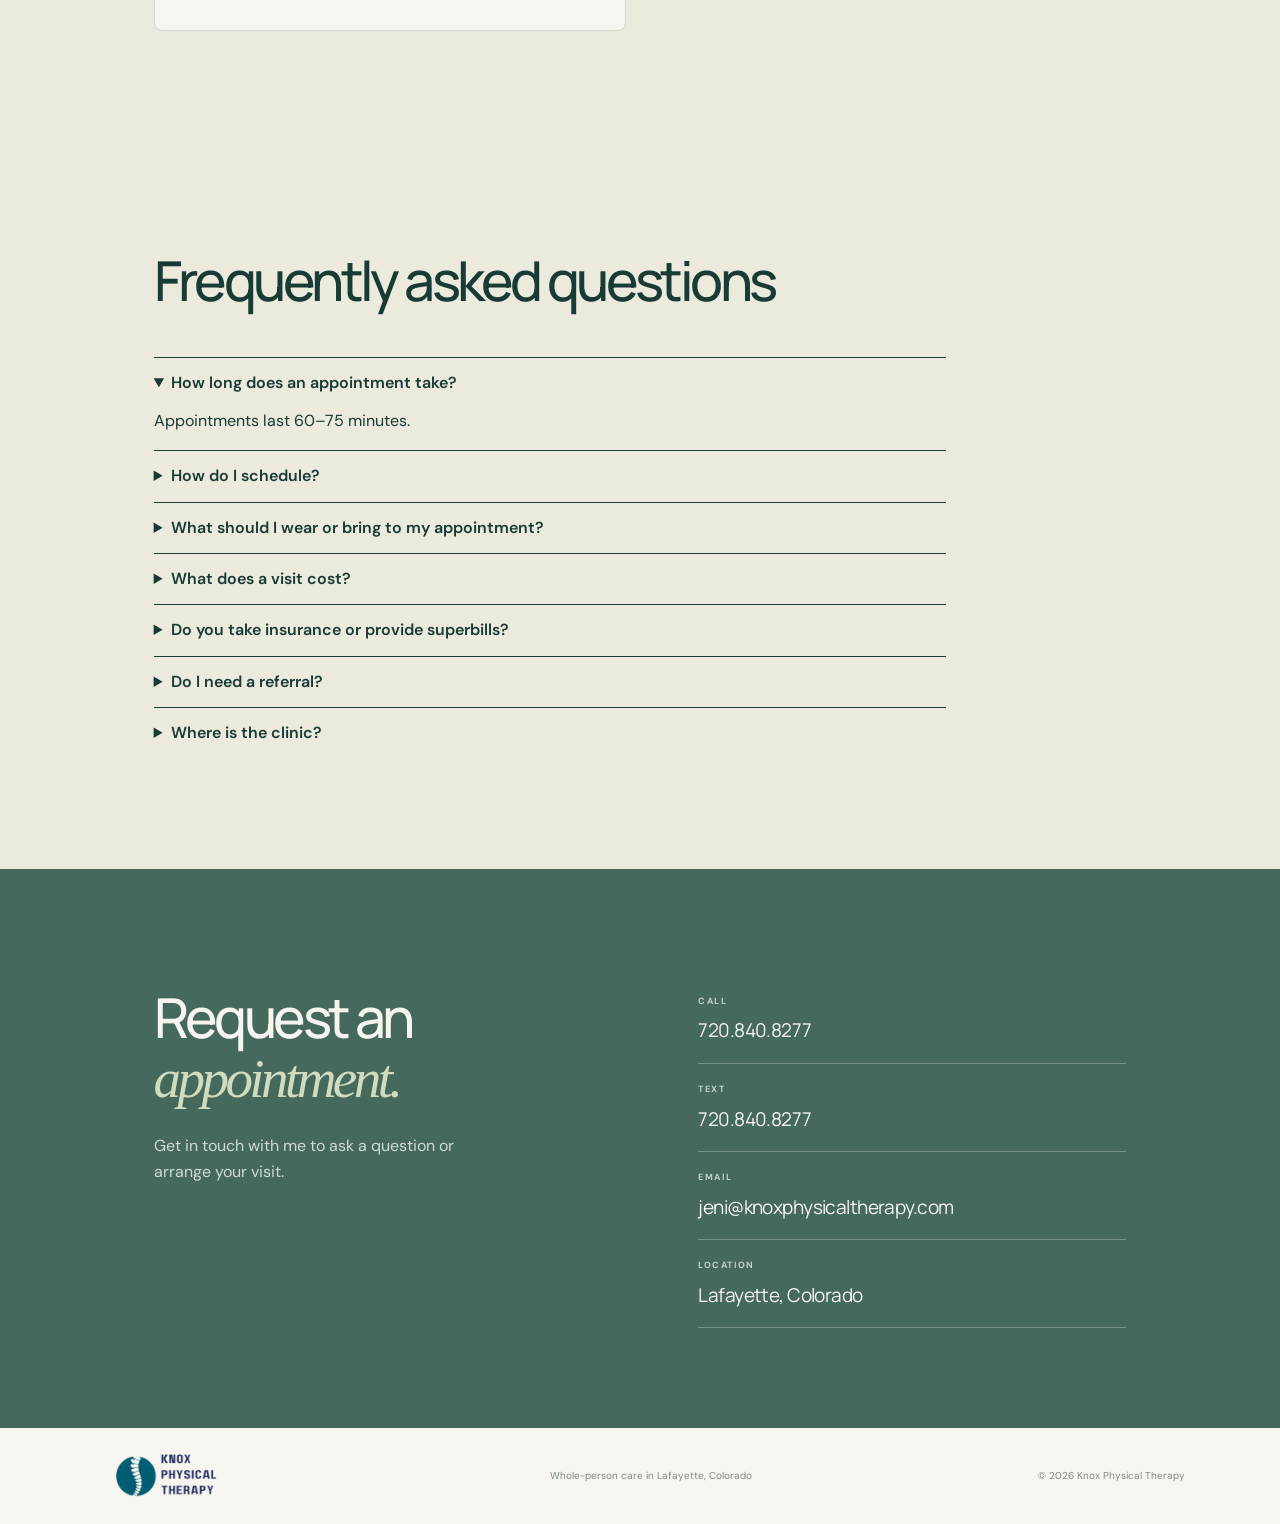
==== commit c729b97d: "Add Andie O. patient testimonial" ====
--- a/index.html
+++ b/index.html
@@ -143,6 +143,12 @@
           </blockquote>
           <figcaption>Matthew S.</figcaption>
         </figure>
+        <figure class="patient-review">
+          <blockquote>
+            <p>What I appreciate most about working with Jeni is her truly whole-person approach to physical therapy. She doesn’t just ask <em>where</em> something hurts; she wants to understand <em>why</em>, recognizing that every part of the body is interconnected and that dysfunction in one area can affect another. She understands the connection between mind and body and takes her time, thoughtfully combining hands-on treatment, somatic work, and a variety of therapeutic modalities with practical tools you can use on your own. Her goal isn’t simply to fix your hip at the expense of your knee, but to help your entire body move, function, and feel better.</p>
+          </blockquote>
+          <figcaption>Andie O.</figcaption>
+        </figure>
       </div>
     </section>
     <section class="faq section-pad" id="faq" aria-labelledby="faq-heading">
